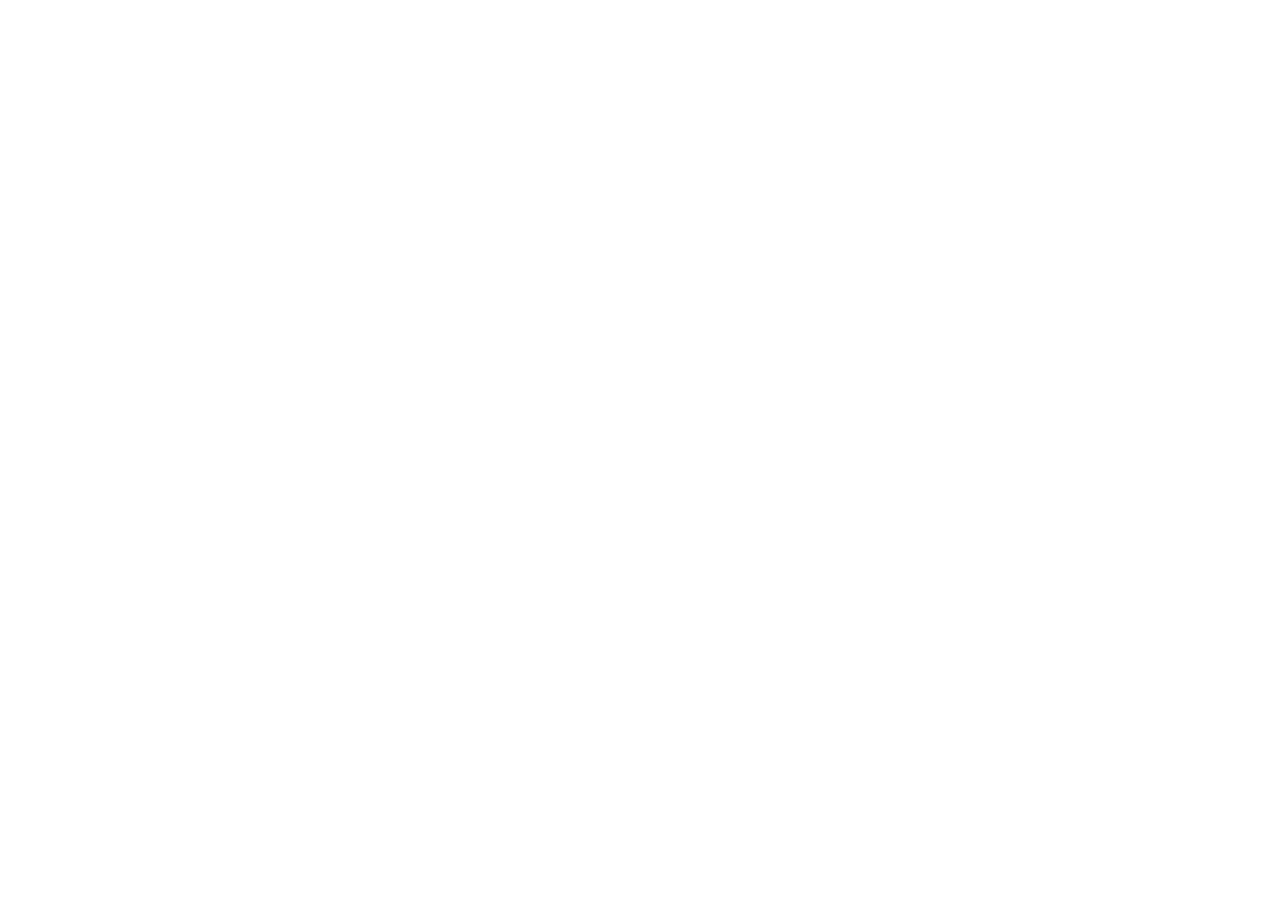
==== key.html @ f2395274 "Add files via upload" ====
<!DOCTYPE html>
<html lang="en">
<head>
  <meta charset="UTF-8">
  <meta name="viewport" content="width=device-width, initial-scale=1.0">
  <meta http-equiv="Content-Security-Policy" content="
  default-src 'self';
  script-src 'self' 'unsafe-inline';
  style-src 'self' 'unsafe-inline';
  img-src 'self' https: data:;
  connect-src 'self' https: http://localhost:* http://127.0.0.1:*;
">
  <title>Key Detail — Fox Store</title>
  <link rel="stylesheet" href="css/style.css">
  <style>
    .tabs { display:flex; gap:0; border-bottom:1px solid var(--border); margin-bottom:16px; overflow-x:auto; }
    .tab {
      padding:10px 16px; cursor:pointer; border-bottom:2px solid transparent;
      color:var(--muted); font-size:13px; white-space:nowrap; background:none; border-top:none; border-left:none; border-right:none;
    }
    .tab.active { color:var(--primary); border-bottom-color:var(--primary); font-weight:600; }
    .tab-content { display:none; }
    .tab-content.active { display:block; }
    .kv {
      display:flex; justify-content:space-between; gap:12px;
      padding:10px 0; border-bottom:1px solid var(--border); font-size:13px;
    }
    .kv:last-child { border-bottom:none; }
    .kv .k { color:var(--muted); flex-shrink:0; }
    .kv .v { text-align:right; word-break:break-all; color:var(--fg); }
    .action-grid { display:flex; flex-wrap:wrap; gap:8px; }
    .status-dot {
      width:8px; height:8px; border-radius:50%; display:inline-block; margin-right:6px;
      background:var(--muted);
    }
    .status-dot.on { background:#34d399; box-shadow:0 0 8px #34d39988; }
    .status-dot.warn { background:#fbbf24; }
    .status-dot.off { background:#f87171; }
  </style>
</head>
<body>
  <div id="app" class="layout"></div>
  <script src="js/config.js"></script>
  <script src="js/app.js"></script>
  <script>
    var keyId = new URLSearchParams(window.location.search).get("id") || (location.hash.match(/id=([^&]+)/) || [])[1];
    var keyData = null;
    var canManage = false;

    function rowHtml(label, valueHtml) {
      return '<div class="kv"><span class="k">' + esc(label) + '</span><span class="v">' + valueHtml + '</span></div>';
    }

    function normalizeDevices(d) {
      if (!d) return [];
      if (Array.isArray(d)) return d;
      if (typeof d === "string") {
        try { var p = JSON.parse(d); return Array.isArray(p) ? p : []; } catch (e) { return []; }
      }
      return [];
    }

    function statusColor(st) {
      st = String(st || "").toLowerCase();
      if (st === "active") return "#34d399";
      if (st === "paused") return "#fbbf24";
      if (st === "banned" || st === "revoked") return "#f87171";
      if (st === "expired") return "#a1a1aa";
      return "var(--fg)";
    }

    function statusDotClass(st) {
      st = String(st || "").toLowerCase();
      if (st === "active") return "on";
      if (st === "paused") return "warn";
      return "off";
    }

    function showTab(name) {
      document.querySelectorAll(".tab").forEach(function (t) { t.classList.remove("active"); });
      document.querySelectorAll(".tab-content").forEach(function (t) { t.classList.remove("active"); });
      var tabs = document.querySelectorAll(".tab");
      var map = { general: 0, customer: 1, devices: 2, security: 3, logs: 4 };
      if (tabs[map[name]]) tabs[map[name]].classList.add("active");
      var el = document.getElementById("tab-" + name);
      if (el) el.classList.add("active");
    }

    requireAuth();
    document.addEventListener("auth-ready", function () {
      canManage = isManager() || hasPerm("key_pause") || hasPerm("key_resume") || hasPerm("key_ban") || hasPerm("key_unban") || hasPerm("key_hwid_reset");
      if (!keyId) { window.location.href = "keys.html"; return; }
      mountShell("Keys");
      document.getElementById("page-content").innerHTML = '<div class="empty"><span class="spinner"></span></div>';
      loadKey();
    });

    async function loadKey() {
      var root = document.getElementById("page-content");
      try {
        var res = await api("/keys/" + encodeURIComponent(keyId));
        keyData = res.data || {};
        var k = keyData;
        k.devices = normalizeDevices(k.devices);
        var days = typeof daysUntil === "function" ? daysUntil(k.expiresAt) : null;
        var isTrial = k.keyType === "trial";
        var stColor = statusColor(k.status);
        var accessLabel = (k.access === -1 || k.access >= 9999) ? "Unlimited" : String(k.access || 0);

        var actions = "";
        var actParts = [];
        if (k.status === "paused" && hasPerm("key_resume")) {
          actParts.push('<button class="btn btn-sm" style="color:var(--success)" type="button" onclick="resumeKey()">Resume</button>');
        } else if (k.status !== "paused" && hasPerm("key_pause")) {
          actParts.push('<button class="btn btn-sm" style="color:var(--warning)" type="button" onclick="pauseKey()" ' + (k.status === "banned" ? "disabled" : "") + '>Pause</button>');
        }
        if (k.status === "banned" && hasPerm("key_unban")) {
          actParts.push('<button class="btn btn-sm" style="color:var(--success)" type="button" onclick="unbanKey()">Unban</button>');
        } else if (k.status !== "banned" && hasPerm("key_ban")) {
          actParts.push('<button class="btn btn-sm" style="color:var(--danger)" type="button" onclick="banKey()">Ban</button>');
        }
        if (hasPerm("key_hwid_reset")) {
          actParts.push('<button class="btn btn-sm" type="button" onclick="hwidReset()" ' + (k.devices.length === 0 ? "disabled" : "") + '>Reset HWID (' + esc(String(k.resetCount || 0)) + ')</button>');
        }
        if (hasPerm("key_extend") || hasPerm("key_reduce") || (typeof isManager === "function" && isManager())) {
          var canExt = hasPerm("key_extend") || (typeof isManager === "function" && isManager());
          var canRed = hasPerm("key_reduce") || (typeof isManager === "function" && isManager());
          var inp = 'style="width:64px;padding:8px 8px;background:var(--bg);border:1px solid var(--border);border-radius:8px;color:var(--fg)"';
          actParts.push(
            '<div class="validity-adjust" style="display:flex;align-items:center;gap:8px;flex-wrap:wrap;width:100%">' +
              '<span style="font-size:12px;color:var(--muted);width:100%">Adjust validity</span>' +
              '<label style="font-size:11px;color:var(--muted)">D</label>' +
              '<input type="number" id="validityDays" value="0" min="0" max="3650" ' + inp + '>' +
              '<label style="font-size:11px;color:var(--muted)">H</label>' +
              '<input type="number" id="validityHours" value="0" min="0" max="23" ' + inp + '>' +
              '<label style="font-size:11px;color:var(--muted)">M</label>' +
              '<input type="number" id="validityMinutes" value="0" min="0" max="59" ' + inp + '>' +
              (canExt ? '<button class="btn btn-sm btn-primary" type="button" onclick="adjustValidity(1)">Extend</button>' : '') +
              (canRed ? '<button class="btn btn-sm" type="button" onclick="adjustValidity(-1)" style="border-color:rgba(251,191,36,0.5);color:#fbbf24">Reduce</button>' : '') +
            '</div>'
          );
        }
        if (isManager()) {
          actParts.push('<button class="btn btn-sm btn-danger" type="button" onclick="hardDeleteKey()">Delete</button>');
        }
        if (actParts.length) {
          actions =
            '<div class="card" style="margin-bottom:16px"><div class="card-header"><h2>Actions</h2></div><div class="card-body">' +
              '<div class="action-grid">' + actParts.join("") + '</div></div></div>';
        }

        var isRulerUser = typeof isRuler === "function" && isRuler();
        var deviceList = k.devices.length === 0
          ? '<div class="empty">No devices bound yet.</div>'
          : k.devices.map(function (d) {
              var exp = d.expiresAt ? formatDate(d.expiresAt) : "—";
              var banned = d.isBanned === true || d.isBanned === "t" || d.isBanned === "true";
              var actions = "";
              if (isRulerUser) {
                actions =
                  '<div style="display:flex;flex-wrap:wrap;gap:6px">' +
                  (banned
                    ? '<button class="btn btn-sm" type="button" onclick="unbanDevice(\'' + esc(d.deviceId || "") + '\')">Unban</button>'
                    : '<button class="btn btn-sm btn-danger" type="button" onclick="banDevice(\'' + esc(d.deviceId || "") + '\')">Ban</button>') +
                  '<button class="btn btn-sm" type="button" onclick="unbindDevice(\'' + esc(d.deviceId || "") + '\')">Unbind</button>' +
                  "</div>";
              }
              return '<div class="device-card' + (banned ? " is-banned" : "") + '">' +
                '<div style="min-width:0;flex:1">' +
                  '<code class="mono">' + esc(d.deviceId || "") + "</code>" +
                  (banned ? ' <span class="badge badge-banned">banned</span>' : "") +
                  '<div style="font-size:11px;color:var(--muted);margin-top:4px">' +
                    (d.deviceName || d.brand || d.model
                      ? esc([d.brand, d.model, d.deviceName].filter(Boolean).join(" · ")) + " · "
                      : "") +
                    "First: " + esc(formatDate(d.firstSeenAt)) +
                    " · Last: " + esc(formatDate(d.lastSeenAt)) +
                    (isTrial ? ' · Exp: <span style="color:#c084fc">' + esc(exp) + "</span>" : "") +
                    (banned && d.banReason ? " · " + esc(d.banReason) : "") +
                  "</div></div>" +
                actions +
              "</div>";
            }).join("");

        root.innerHTML =
          '<div style="margin-bottom:12px"><a href="keys.html" style="font-size:13px;color:var(--muted)">← Back to keys</a></div>' +

          '<div class="detail-panel" style="margin-bottom:14px">' +
            '<div class="detail-head">' +
              '<div style="min-width:0;flex:1">' +
                '<div style="font-size:11px;color:var(--muted);margin-bottom:4px">LICENSE KEY</div>' +
                '<div class="key-code" style="font-size:18px;word-break:break-all">' + esc(k.key || "—") + '</div>' +
                '<div style="margin-top:10px;display:flex;flex-wrap:wrap;gap:8px;align-items:center">' +
                  '<span class="badge" style="color:' + stColor + ';border-color:' + stColor + '55">' +
                    '<span class="status-dot ' + statusDotClass(k.status) + '"></span>' + esc(k.status || "—") +
                  '</span>' +
                  (isTrial
                    ? '<span class="badge badge-info">Trial · ' + esc(k.trialDuration || "") + '</span>'
                    : '<span class="badge badge-info">Regular</span>') +
                  '<span style="font-size:12px;color:var(--muted)">' + esc(k.modDisplayName || k.modName || "") + '</span>' +
                '</div>' +
              '</div>' +
              '<button class="btn btn-sm btn-primary" type="button" onclick="copyKey()">Copy</button>' +
            '</div>' +
            '<div class="snap-grid" style="margin-top:4px">' +
              '<div class="snap-cell"><div class="k">Devices</div><div class="v" style="color:#38bdf8">' + esc(String(k.devices.length)) + ' / ' + esc(accessLabel) + '</div></div>' +
              '<div class="snap-cell"><div class="k">' + (isTrial ? "Trial" : "Expires") + '</div><div class="v" style="color:' + (days === 0 ? "var(--danger)" : "var(--fg)") + '">' +
                esc(isTrial ? (k.trialDuration || "on login") : (formatDate(k.expiresAt) || "—")) + '</div></div>' +
              '<div class="snap-cell"><div class="k">Seller</div><div class="v">' + esc(k.sellerName || "—") + '</div></div>' +
              '<div class="snap-cell"><div class="k">Created</div><div class="v" style="font-size:13px">' + esc(formatDate(k.createdAt)) + '</div></div>' +
            '</div>' +
          '</div>' +

          

          actions +

          '<div class="tabs">' +
            '<button type="button" class="tab active" onclick="showTab(\'general\')">General</button>' +
            '<button type="button" class="tab" onclick="showTab(\'customer\')">Customer</button>' +
            '<button type="button" class="tab" onclick="showTab(\'devices\')">Devices (' + esc(String(k.devices.length)) + ')</button>' +
            '<button type="button" class="tab" onclick="showTab(\'security\')">Security</button>' +
            '<button type="button" class="tab" onclick="showTab(\'logs\')">Logs</button>' +
          '</div>' +

          '<div id="tab-general" class="tab-content active">' +
            '<div class="card"><div class="card-body">' +
              rowHtml("Status", '<span style="color:' + stColor + ';font-weight:600">' + esc(k.status || "—") + '</span>') +
              rowHtml("Type", isTrial ? ('<span style="color:#c084fc">Trial</span> · ' + esc(k.trialDuration || "")) : '<span style="color:#60a5fa">Regular</span>') +
              rowHtml("App", esc(k.modDisplayName || k.modName || "—")) +
              rowHtml("Seller / provider", esc(k.sellerName || k.provider || "—")) +
              rowHtml("Max devices", esc(accessLabel)) +
              rowHtml("Uses", esc(String(k.usedCount != null ? k.usedCount : 0)) + (k.maxUses != null && k.maxUses !== -1 ? " / " + esc(String(k.maxUses)) : "")) +
              rowHtml("Expires", isTrial ? '<span style="color:#c084fc">Per device on first login</span>' : esc(formatDate(k.expiresAt))) +
              rowHtml("Last used", esc(formatDate(k.lastUsedAt) || "—")) +
              rowHtml("Wallet charge", k.walletCharge != null ? ('৳' + esc(String(k.walletCharge))) : "—") +
              rowHtml("Selling price", k.sellingPrice != null ? ('৳' + esc(String(k.sellingPrice))) : "—") +
              rowHtml("Key ID", '<code class="mono" style="font-size:11px;color:var(--muted)">' + esc(k.id || "") + '</code>') +
            '</div></div>' +
          '</div>' +

          '<div id="tab-customer" class="tab-content">' +
            '<div class="card"><div class="card-body">' +
              rowHtml("Name", esc(k.customerName || "—")) +
              rowHtml("Note", esc(k.customerNote || "—")) +
              rowHtml("Seller", esc(k.sellerName || "—")) +
            '</div></div>' +
          '</div>' +

          '<div id="tab-devices" class="tab-content">' +
            '<div class="card"><div class="card-header"><h2>Bound devices</h2></div><div class="card-body">' + deviceList + '</div></div>' +
          '</div>' +

          '<div id="tab-security" class="tab-content">' +
            '<div class="card"><div class="card-body">' +
              rowHtml("HWID resets", esc(String(k.resetCount || 0))) +
              rowHtml("Pause reason", esc(k.pauseReason || "—")) +
              rowHtml("Paused at", esc(formatDate(k.pausedAt) || "—")) +
              rowHtml("Ban reason", esc(k.banReason || "—")) +
              rowHtml("Banned at", esc(formatDate(k.bannedAt) || "—")) +
              rowHtml("Activated at", esc(formatDate(k.activatedAt) || "—")) +
            '</div></div>' +
          '</div>' +

          '<div id="tab-logs" class="tab-content">' +
            '<div class="card"><div class="card-header"><h2>Key activity</h2></div>' +
            '<div class="card-body"><div class="log-list" id="keyLogs"><div class="empty"><span class="spinner"></span></div></div></div></div>' +
          '</div>';

        loadKeyLogs();
      } catch (e) {
        root.innerHTML = '<div class="alert alert-error">' + esc(e.message || String(e)) + '</div>';
      }
    }

    async function loadKeyLogs() {
      var el = document.getElementById("keyLogs");
      try {
        var res = await api("/keys/" + encodeURIComponent(keyId) + "/logs");
        var logs = res.data || [];
        if (!logs.length) {
          el.innerHTML = '<div class="empty">No logs yet.</div>';
          return;
        }
        el.innerHTML = logs.map(function (l) {
          var action = (l.action || l.type || "log").toString();
          var when = formatDate(l.createdAt || l.timestamp || l.time) || "—";
          var who = l.performedByName || l.performedBy || l.admin || l.actor || "";
          var details = l.details;
          if (typeof details === "string") {
            try { details = JSON.parse(details); } catch (e) { /* keep string */ }
          }
          var rows = "";
          if (details && typeof details === "object" && !Array.isArray(details)) {
            rows = Object.keys(details).map(function (k) {
              var v = details[k];
              if (v == null) v = "—";
              else if (typeof v === "object") {
                try { v = JSON.stringify(v); } catch (e) { v = String(v); }
              }
              return '<div class="log-kv"><span class="log-k">' + esc(k) + '</span><span class="log-v">' + esc(String(v)) + '</span></div>';
            }).join("");
          } else if (details != null && details !== "") {
            rows = '<div class="log-kv"><span class="log-v">' + esc(String(details)) + '</span></div>';
          }
          var color = "#94a3b8";
          var a = action.toLowerCase();
          if (/creat|generat|extend|activ|resume|unban|success/.test(a)) color = "#34d399";
          else if (/pause|reduc|warn/.test(a)) color = "#fbbf24";
          else if (/ban|delete|fail|error|revok/.test(a)) color = "#f87171";
          else if (/login|bind|device/.test(a)) color = "#60a5fa";
          return (
            '<div class="log-card" style="border-left:3px solid ' + color + '">' +
              '<div class="log-card-top">' +
                '<span class="log-action" style="color:' + color + '">' + esc(action) + '</span>' +
                '<span class="log-time">' + esc(when) + '</span>' +
              '</div>' +
              (who ? '<div class="log-who">by ' + esc(String(who)) + '</div>' : '') +
              (rows ? '<div class="log-body">' + rows + '</div>' : '') +
            '</div>'
          );
        }).join("");
      } catch (e) {
        if (el) el.innerHTML = '<div class="empty">' + esc(e.message || String(e)) + '</div>';
      }
    }

    function copyKey() {
      if (keyData && keyData.key) copyToClipboard(keyData.key);
    }
    async function adjustValidity(sign) {
      var days = parseInt((document.getElementById("validityDays") || {}).value || "0", 10) || 0;
      var hours = parseInt((document.getElementById("validityHours") || {}).value || "0", 10) || 0;
      var minutes = parseInt((document.getElementById("validityMinutes") || {}).value || "0", 10) || 0;
      if (days < 0 || hours < 0 || minutes < 0) { showToast("Values cannot be negative", "error"); return; }
      if (days + hours + minutes <= 0) { showToast("Enter days, hours, or minutes", "error"); return; }
      var isReduce = sign < 0;
      var label = [];
      if (days) label.push(days + "d");
      if (hours) label.push(hours + "h");
      if (minutes) label.push(minutes + "m");
      var labelStr = label.join(" ");
      if (isReduce && !confirm("Reduce validity by " + labelStr + "?")) return;

      var isTrialKey = !!(keyData && (keyData.keyType === "trial" || !keyData.expiresAt));
      var body = {
        days: days,
        hours: hours,
        minutes: minutes,
        op: isReduce ? "reduce" : "extend",
        keyType: isTrialKey ? "trial" : "regular"
      };
      if (!isTrialKey && keyData && keyData.expiresAt) {
        var base = new Date(keyData.expiresAt).getTime();
        var delta = (days * 86400000 + hours * 3600000 + minutes * 60000) * (isReduce ? -1 : 1);
        body.expiresAt = new Date(base + delta).toISOString();
      }

      async function postAdjust(apiBase) {
        var path = "/api/admin/keys/" + keyId + (isReduce ? "/reduce" : "/extend");
        var headers = { "Content-Type": "application/json" };
        var token = getToken();
        if (token) headers.Authorization = "Bearer " + token;
        var res = await fetch((apiBase || getApiBase()).replace(/\/$/, "") + path, {
          method: "POST",
          headers: headers,
          body: JSON.stringify(body),
          cache: "no-store"
        });
        var data = {};
        try { data = await res.json(); } catch (e) {}
        if (!res.ok || data.ok === false) {
          throw new Error(data.error || ("HTTP " + res.status));
        }
        return data;
      }

      try {
        var res = await postAdjust(getApiBase());
        var extra = (res && res.keyType === "trial") ? (" · " + (res.devicesUpdated || 0) + " device(s)") : "";
        showToast((isReduce ? "Reduced −" : "Extended +") + labelStr + extra, "success");
        loadKey();
      } catch (e) {
        var msg = (e && e.message) || "Failed";
        // Workers may be stale — retry Render backup for trial adjust
        var backup = (window.DFOX_BACKUP_API || "https://fox-store-api.onrender.com").replace(/\/$/, "");
        var primary = getApiBase().replace(/\/$/, "");
        if (backup && backup !== primary && /not found/i.test(msg)) {
          try {
            var res2 = await postAdjust(backup);
            var extra2 = (res2 && res2.keyType === "trial") ? (" · " + (res2.devicesUpdated || 0) + " device(s)") : "";
            showToast((isReduce ? "Reduced −" : "Extended +") + labelStr + extra2 + " (backup API)", "success");
            loadKey();
            return;
          } catch (e2) {
            showToast(e2.message || msg, "error");
            return;
          }
        }
        showToast(msg, "error");
      }
    }

    async function pauseKey() {
      var reason = prompt("Pause reason?"); if (reason === null) return;
      try {
        await api("/keys/" + keyId + "/pause", { method: "POST", body: { reason: reason || "Paused" } });
        showToast("Paused"); loadKey();
      } catch (e) { showToast(e.message, "error"); }
    }
    async function resumeKey() {
      try { await api("/keys/" + keyId + "/resume", { method: "POST" }); showToast("Resumed"); loadKey(); }
      catch (e) { showToast(e.message, "error"); }
    }
    async function banKey() {
      var reason = prompt("Ban reason?"); if (reason === null) return;
      try {
        await api("/keys/" + keyId + "/ban", { method: "POST", body: { reason: reason || "Banned" } });
        showToast("Banned"); loadKey();
      } catch (e) { showToast(e.message, "error"); }
    }
    async function unbanKey() {
      try { await api("/keys/" + keyId + "/unban", { method: "POST" }); showToast("Unbanned"); loadKey(); }
      catch (e) { showToast(e.message, "error"); }
    }
    async function hwidReset() {
      if (!confirm("Reset all device bindings?")) return;
      try { await api("/keys/" + keyId + "/hwid-reset", { method: "POST" }); showToast("HWID reset"); loadKey(); }
      catch (e) { showToast(e.message, "error"); }
    }
    async function hardDeleteKey() {
      if (!confirm("Permanently delete this key? This cannot be undone.")) return;
      try {
        await api("/keys/" + keyId + "/soft-delete", { method: "POST" });
        showToast("Key permanently deleted");
        setTimeout(function () { window.location.href = "keys.html"; }, 600);
      } catch (e) { showToast(e.message, "error"); }
    }
    async function unbindDevice(deviceId) {
      if (!confirm("Unbind this device?")) return;
      try {
        await api("/keys/" + keyId + "/unbind", { method: "POST", body: { deviceId: deviceId } });
        showToast("Unbound"); loadKey();
      } catch (e) { showToast(e.message, "error"); }
    }
    async function banDevice(deviceId) {
      if (typeof isRuler === "function" && !isRuler()) { showToast("Ruler only", "error"); return; }
      var reason = prompt("Ban reason for this device?");
      if (reason === null) return;
      try {
        await api("/keys/" + keyId + "/ban-device", { method: "POST", body: { deviceId: deviceId, reason: reason || "Banned" } });
        showToast("Device banned");
        loadKey();
      } catch (e) { showToast(e.message, "error"); }
    }
    async function unbanDevice(deviceId) {
      if (typeof isRuler === "function" && !isRuler()) { showToast("Ruler only", "error"); return; }
      try {
        await api("/keys/" + keyId + "/unban-device", { method: "POST", body: { deviceId: deviceId } });
        showToast("Device unbanned");
        loadKey();
      } catch (e) { showToast(e.message, "error"); }
    }
  </script>
</body>
</html>
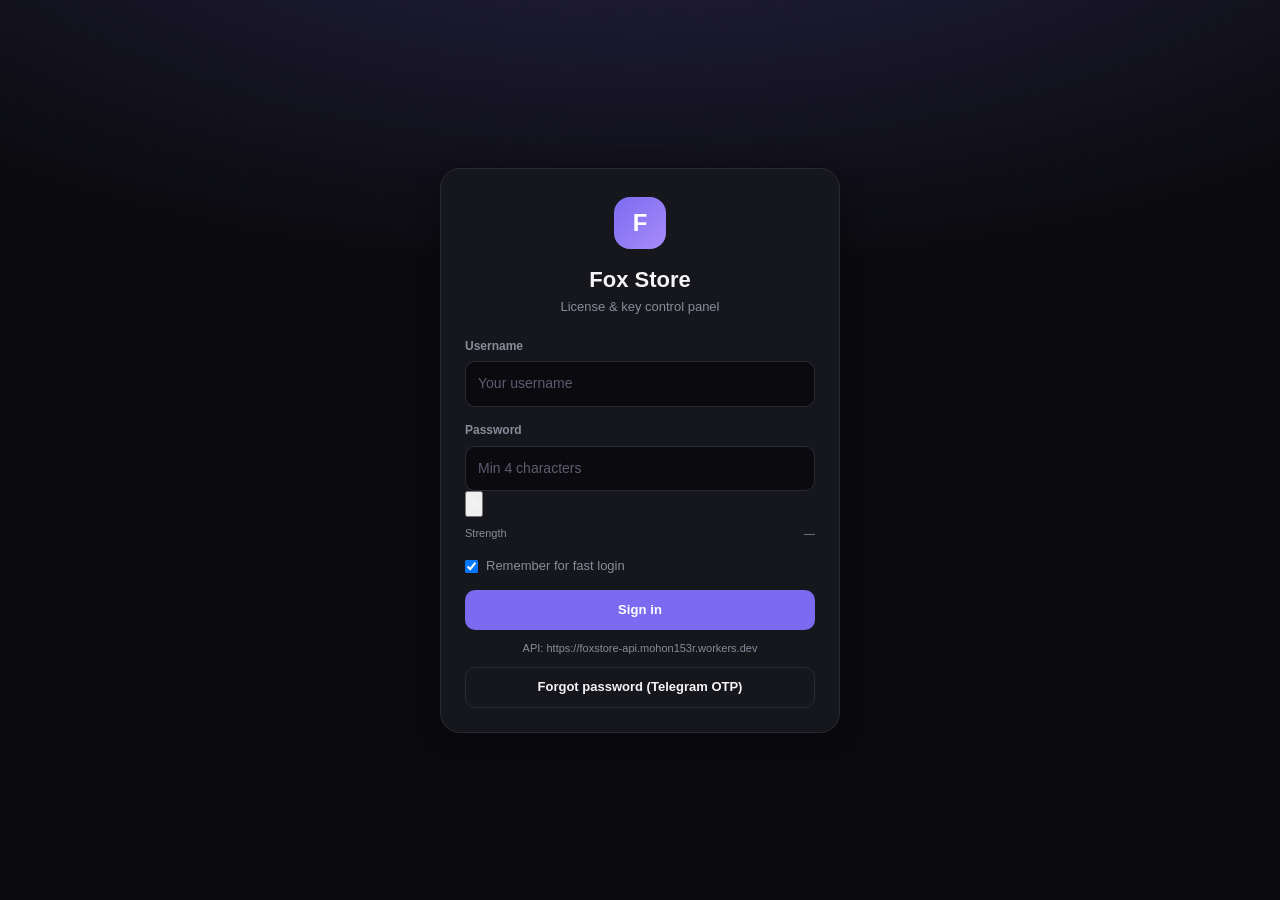
==== commit aa581d02: "Update key.html" ====
--- a/key.html
+++ b/key.html
@@ -1,4 +1,4 @@
-<!DOCTYPE html>
+<<!DOCTYPE html>
 <html lang="en">
 <head>
   <meta charset="UTF-8">
@@ -13,29 +13,149 @@
   <title>Key Detail — Fox Store</title>
   <link rel="stylesheet" href="css/style.css">
   <style>
-    .tabs { display:flex; gap:0; border-bottom:1px solid var(--border); margin-bottom:16px; overflow-x:auto; }
+    .tabs { 
+      display: flex; 
+      gap: 0; 
+      border-bottom: 1px solid var(--border); 
+      margin-bottom: 16px; 
+      overflow-x: auto; 
+    }
     .tab {
-      padding:10px 16px; cursor:pointer; border-bottom:2px solid transparent;
-      color:var(--muted); font-size:13px; white-space:nowrap; background:none; border-top:none; border-left:none; border-right:none;
-    }
-    .tab.active { color:var(--primary); border-bottom-color:var(--primary); font-weight:600; }
-    .tab-content { display:none; }
-    .tab-content.active { display:block; }
+      padding: 10px 16px; 
+      cursor: pointer; 
+      border-bottom: 2px solid transparent;
+      color: var(--muted); 
+      font-size: 13px; 
+      white-space: nowrap; 
+      background: none; 
+      border-top: none; 
+      border-left: none; 
+      border-right: none;
+    }
+    .tab.active { 
+      color: var(--primary); 
+      border-bottom-color: var(--primary); 
+      font-weight: 600; 
+    }
+    .tab-content { display: none; }
+    .tab-content.active { display: block; }
+    
+    .detail-panel {
+      background: var(--card);
+      border: 1px solid var(--border);
+      border-radius: 14px;
+      padding: 16px;
+      margin-bottom: 14px;
+    }
+    .detail-head {
+      display: flex;
+      align-items: flex-start;
+      gap: 12px;
+    }
+    .key-code-display {
+      font-size: 20px;
+      font-weight: 700;
+      word-break: break-all;
+      color: var(--primary);
+      font-family: monospace;
+    }
+    .snap-grid {
+      display: grid;
+      grid-template-columns: repeat(auto-fit, minmax(150px, 1fr));
+      gap: 8px;
+      margin-top: 12px;
+    }
+    .snap-cell {
+      background: var(--bg);
+      border: 1px solid var(--border);
+      border-radius: 10px;
+      padding: 10px;
+    }
+    .snap-cell .k { 
+      font-size: 10px; 
+      color: var(--muted); 
+      text-transform: uppercase;
+      margin-bottom: 4px;
+    }
+    .snap-cell .v { 
+      font-size: 16px; 
+      font-weight: 700; 
+    }
+    
     .kv {
-      display:flex; justify-content:space-between; gap:12px;
-      padding:10px 0; border-bottom:1px solid var(--border); font-size:13px;
-    }
-    .kv:last-child { border-bottom:none; }
-    .kv .k { color:var(--muted); flex-shrink:0; }
-    .kv .v { text-align:right; word-break:break-all; color:var(--fg); }
-    .action-grid { display:flex; flex-wrap:wrap; gap:8px; }
+      display: flex; 
+      justify-content: space-between; 
+      gap: 12px;
+      padding: 10px 0; 
+      border-bottom: 1px solid var(--border); 
+      font-size: 13px;
+    }
+    .kv:last-child { border-bottom: none; }
+    .kv .k { color: var(--muted); flex-shrink: 0; }
+    .kv .v { text-align: right; word-break: break-all; color: var(--fg); }
+    
+    .action-grid { 
+      display: flex; 
+      flex-wrap: wrap; 
+      gap: 8px; 
+      margin-bottom: 16px;
+    }
+    
     .status-dot {
-      width:8px; height:8px; border-radius:50%; display:inline-block; margin-right:6px;
-      background:var(--muted);
-    }
-    .status-dot.on { background:#34d399; box-shadow:0 0 8px #34d39988; }
-    .status-dot.warn { background:#fbbf24; }
-    .status-dot.off { background:#f87171; }
+      width: 8px; 
+      height: 8px; 
+      border-radius: 50%; 
+      display: inline-block; 
+      margin-right: 6px;
+      background: var(--muted);
+    }
+    .status-dot.on { background: #34d399; box-shadow: 0 0 8px #34d39988; }
+    .status-dot.warn { background: #fbbf24; }
+    .status-dot.off { background: #f87171; }
+    
+    .device-card {
+      display: flex;
+      align-items: center;
+      gap: 10px;
+      padding: 10px;
+      border: 1px solid var(--border);
+      border-radius: 8px;
+      margin-bottom: 8px;
+    }
+    .device-card.is-banned {
+      border-color: rgba(239, 68, 68, 0.5);
+      background: rgba(239, 68, 68, 0.05);
+    }
+    .log-card {
+      border: 1px solid var(--border);
+      border-radius: 8px;
+      padding: 10px;
+      margin-bottom: 8px;
+    }
+    .log-card-top {
+      display: flex;
+      justify-content: space-between;
+      align-items: center;
+      margin-bottom: 4px;
+    }
+    .log-action {
+      font-weight: 600;
+      font-size: 12px;
+      text-transform: uppercase;
+    }
+    .log-time {
+      font-size: 11px;
+      color: var(--muted);
+    }
+    .log-who {
+      font-size: 11px;
+      color: var(--muted);
+      margin-bottom: 4px;
+    }
+    .log-body {
+      font-size: 12px;
+      color: var(--fg);
+    }
   </style>
 </head>
 <body>
@@ -43,21 +163,12 @@
   <script src="js/config.js"></script>
   <script src="js/app.js"></script>
   <script>
-    var keyId = new URLSearchParams(window.location.search).get("id") || (location.hash.match(/id=([^&]+)/) || [])[1];
+    var keyId = new URLSearchParams(window.location.search).get("id");
     var keyData = null;
     var canManage = false;
 
     function rowHtml(label, valueHtml) {
       return '<div class="kv"><span class="k">' + esc(label) + '</span><span class="v">' + valueHtml + '</span></div>';
-    }
-
-    function normalizeDevices(d) {
-      if (!d) return [];
-      if (Array.isArray(d)) return d;
-      if (typeof d === "string") {
-        try { var p = JSON.parse(d); return Array.isArray(p) ? p : []; } catch (e) { return []; }
-      }
-      return [];
     }
 
     function statusColor(st) {
@@ -79,16 +190,18 @@
     function showTab(name) {
       document.querySelectorAll(".tab").forEach(function (t) { t.classList.remove("active"); });
       document.querySelectorAll(".tab-content").forEach(function (t) { t.classList.remove("active"); });
+      
+      var tabMap = { general: 0, devices: 1, security: 2, logs: 3 };
       var tabs = document.querySelectorAll(".tab");
-      var map = { general: 0, customer: 1, devices: 2, security: 3, logs: 4 };
-      if (tabs[map[name]]) tabs[map[name]].classList.add("active");
+      if (tabs[tabMap[name]]) tabs[tabMap[name]].classList.add("active");
+      
       var el = document.getElementById("tab-" + name);
       if (el) el.classList.add("active");
     }
 
     requireAuth();
     document.addEventListener("auth-ready", function () {
-      canManage = isManager() || hasPerm("key_pause") || hasPerm("key_resume") || hasPerm("key_ban") || hasPerm("key_unban") || hasPerm("key_hwid_reset");
+      canManage = isManager();
       if (!keyId) { window.location.href = "keys.html"; return; }
       mountShell("Keys");
       document.getElementById("page-content").innerHTML = '<div class="empty"><span class="spinner"></span></div>';
@@ -101,124 +214,115 @@
         var res = await api("/keys/" + encodeURIComponent(keyId));
         keyData = res.data || {};
         var k = keyData;
-        k.devices = normalizeDevices(k.devices);
-        var days = typeof daysUntil === "function" ? daysUntil(k.expiresAt) : null;
+        
+        var days = k.expiresAt ? daysUntil(k.expiresAt) : null;
         var isTrial = k.keyType === "trial";
         var stColor = statusColor(k.status);
-        var accessLabel = (k.access === -1 || k.access >= 9999) ? "Unlimited" : String(k.access || 0);
-
-        var actions = "";
+        var accessLabel = (k.access === -1 || k.access >= 9999) ? "Unlimited" : String(k.access || 1);
+
+        // Actions
         var actParts = [];
-        if (k.status === "paused" && hasPerm("key_resume")) {
-          actParts.push('<button class="btn btn-sm" style="color:var(--success)" type="button" onclick="resumeKey()">Resume</button>');
-        } else if (k.status !== "paused" && hasPerm("key_pause")) {
-          actParts.push('<button class="btn btn-sm" style="color:var(--warning)" type="button" onclick="pauseKey()" ' + (k.status === "banned" ? "disabled" : "") + '>Pause</button>');
+        
+        if (canManage) {
+          if (k.status === "paused") {
+            actParts.push('<button class="btn btn-sm" style="color:var(--success)" type="button" onclick="resumeKey()">Resume</button>');
+          } else if (k.status !== "banned") {
+            actParts.push('<button class="btn btn-sm" style="color:var(--warning)" type="button" onclick="pauseKey()">Pause</button>');
+          }
+          
+          if (k.status === "banned") {
+            actParts.push('<button class="btn btn-sm" style="color:var(--success)" type="button" onclick="unbanKey()">Unban</button>');
+          } else {
+            actParts.push('<button class="btn btn-sm" style="color:var(--danger)" type="button" onclick="banKey()">Ban</button>');
+          }
+          
+          actParts.push('<button class="btn btn-sm" type="button" onclick="hwidReset()">Reset HWID</button>');
+          actParts.push('<button class="btn btn-sm btn-danger" type="button" onclick="deleteKey()">Delete</button>');
         }
-        if (k.status === "banned" && hasPerm("key_unban")) {
-          actParts.push('<button class="btn btn-sm" style="color:var(--success)" type="button" onclick="unbanKey()">Unban</button>');
-        } else if (k.status !== "banned" && hasPerm("key_ban")) {
-          actParts.push('<button class="btn btn-sm" style="color:var(--danger)" type="button" onclick="banKey()">Ban</button>');
-        }
-        if (hasPerm("key_hwid_reset")) {
-          actParts.push('<button class="btn btn-sm" type="button" onclick="hwidReset()" ' + (k.devices.length === 0 ? "disabled" : "") + '>Reset HWID (' + esc(String(k.resetCount || 0)) + ')</button>');
-        }
-        if (hasPerm("key_extend") || hasPerm("key_reduce") || (typeof isManager === "function" && isManager())) {
-          var canExt = hasPerm("key_extend") || (typeof isManager === "function" && isManager());
-          var canRed = hasPerm("key_reduce") || (typeof isManager === "function" && isManager());
-          var inp = 'style="width:64px;padding:8px 8px;background:var(--bg);border:1px solid var(--border);border-radius:8px;color:var(--fg)"';
-          actParts.push(
-            '<div class="validity-adjust" style="display:flex;align-items:center;gap:8px;flex-wrap:wrap;width:100%">' +
-              '<span style="font-size:12px;color:var(--muted);width:100%">Adjust validity</span>' +
-              '<label style="font-size:11px;color:var(--muted)">D</label>' +
-              '<input type="number" id="validityDays" value="0" min="0" max="3650" ' + inp + '>' +
-              '<label style="font-size:11px;color:var(--muted)">H</label>' +
-              '<input type="number" id="validityHours" value="0" min="0" max="23" ' + inp + '>' +
-              '<label style="font-size:11px;color:var(--muted)">M</label>' +
-              '<input type="number" id="validityMinutes" value="0" min="0" max="59" ' + inp + '>' +
-              (canExt ? '<button class="btn btn-sm btn-primary" type="button" onclick="adjustValidity(1)">Extend</button>' : '') +
-              (canRed ? '<button class="btn btn-sm" type="button" onclick="adjustValidity(-1)" style="border-color:rgba(251,191,36,0.5);color:#fbbf24">Reduce</button>' : '') +
-            '</div>'
-          );
-        }
-        if (isManager()) {
-          actParts.push('<button class="btn btn-sm btn-danger" type="button" onclick="hardDeleteKey()">Delete</button>');
-        }
-        if (actParts.length) {
-          actions =
-            '<div class="card" style="margin-bottom:16px"><div class="card-header"><h2>Actions</h2></div><div class="card-body">' +
-              '<div class="action-grid">' + actParts.join("") + '</div></div></div>';
-        }
-
-        var isRulerUser = typeof isRuler === "function" && isRuler();
-        var deviceList = k.devices.length === 0
+
+        // Validity adjustment
+        actParts.push(
+          '<div style="display:flex;align-items:center;gap:6px;flex-wrap:wrap">' +
+            '<input type="number" id="validityDays" value="0" min="0" style="width:60px;padding:6px;border:1px solid var(--border);border-radius:6px;background:var(--bg);color:var(--fg)"> days' +
+            '<button class="btn btn-sm btn-primary" type="button" onclick="adjustValidity(1)">Extend</button>' +
+            '<button class="btn btn-sm" type="button" onclick="adjustValidity(-1)" style="border-color:rgba(251,191,36,0.5);color:#fbbf24">Reduce</button>' +
+          '</div>'
+        );
+
+        var actionsHtml = actParts.length
+          ? '<div class="action-grid">' + actParts.join("") + '</div>'
+          : '';
+
+        // Devices
+        var devices = k.devices || [];
+        var deviceList = devices.length === 0
           ? '<div class="empty">No devices bound yet.</div>'
-          : k.devices.map(function (d) {
-              var exp = d.expiresAt ? formatDate(d.expiresAt) : "—";
-              var banned = d.isBanned === true || d.isBanned === "t" || d.isBanned === "true";
-              var actions = "";
-              if (isRulerUser) {
-                actions =
-                  '<div style="display:flex;flex-wrap:wrap;gap:6px">' +
-                  (banned
-                    ? '<button class="btn btn-sm" type="button" onclick="unbanDevice(\'' + esc(d.deviceId || "") + '\')">Unban</button>'
-                    : '<button class="btn btn-sm btn-danger" type="button" onclick="banDevice(\'' + esc(d.deviceId || "") + '\')">Ban</button>') +
-                  '<button class="btn btn-sm" type="button" onclick="unbindDevice(\'' + esc(d.deviceId || "") + '\')">Unbind</button>' +
-                  "</div>";
-              }
-              return '<div class="device-card' + (banned ? " is-banned" : "") + '">' +
-                '<div style="min-width:0;flex:1">' +
-                  '<code class="mono">' + esc(d.deviceId || "") + "</code>" +
-                  (banned ? ' <span class="badge badge-banned">banned</span>' : "") +
-                  '<div style="font-size:11px;color:var(--muted);margin-top:4px">' +
-                    (d.deviceName || d.brand || d.model
-                      ? esc([d.brand, d.model, d.deviceName].filter(Boolean).join(" · ")) + " · "
-                      : "") +
-                    "First: " + esc(formatDate(d.firstSeenAt)) +
-                    " · Last: " + esc(formatDate(d.lastSeenAt)) +
-                    (isTrial ? ' · Exp: <span style="color:#c084fc">' + esc(exp) + "</span>" : "") +
-                    (banned && d.banReason ? " · " + esc(d.banReason) : "") +
-                  "</div></div>" +
-                actions +
-              "</div>";
+          : devices.map(function (d) {
+              var deviceId = typeof d === 'string' ? d : (d.deviceId || d.device_id || 'Unknown');
+              var deviceName = typeof d === 'string' ? '' : (d.deviceName || d.device_name || '');
+              var lastActive = typeof d === 'string' ? '' : (d.lastActive || d.last_active || d.lastSeenAt || '');
+              var isBanned = typeof d === 'object' && (d.isBanned || d.is_banned);
+              
+              return '<div class="device-card' + (isBanned ? " is-banned" : "") + '">' +
+                '<div style="flex:1;min-width:0">' +
+                  '<code style="font-size:12px">' + esc(deviceId) + '</code>' +
+                  (isBanned ? ' <span class="badge badge-banned">banned</span>' : '') +
+                  (deviceName ? '<div style="font-size:11px;color:var(--muted);margin-top:4px">' + esc(deviceName) + '</div>' : '') +
+                  (lastActive ? '<div style="font-size:11px;color:var(--muted)">Last: ' + esc(formatDate(lastActive)) + '</div>' : '') +
+                '</div>' +
+              '</div>';
             }).join("");
 
         root.innerHTML =
-          '<div style="margin-bottom:12px"><a href="keys.html" style="font-size:13px;color:var(--muted)">← Back to keys</a></div>' +
-
-          '<div class="detail-panel" style="margin-bottom:14px">' +
+          '<div style="margin-bottom:12px">' +
+            '<a href="keys.html" style="font-size:13px;color:var(--muted)">← Back to keys</a>' +
+          '</div>' +
+
+          '<div class="detail-panel">' +
             '<div class="detail-head">' +
-              '<div style="min-width:0;flex:1">' +
+              '<div style="flex:1;min-width:0">' +
                 '<div style="font-size:11px;color:var(--muted);margin-bottom:4px">LICENSE KEY</div>' +
-                '<div class="key-code" style="font-size:18px;word-break:break-all">' + esc(k.key || "—") + '</div>' +
+                '<div class="key-code-display">' + esc(k.key || "—") + '</div>' +
                 '<div style="margin-top:10px;display:flex;flex-wrap:wrap;gap:8px;align-items:center">' +
-                  '<span class="badge" style="color:' + stColor + ';border-color:' + stColor + '55">' +
+                  '<span class="badge" style="color:' + stColor + ';border:1px solid ' + stColor + '55;padding:4px 10px;border-radius:6px">' +
                     '<span class="status-dot ' + statusDotClass(k.status) + '"></span>' + esc(k.status || "—") +
                   '</span>' +
                   (isTrial
-                    ? '<span class="badge badge-info">Trial · ' + esc(k.trialDuration || "") + '</span>'
+                    ? '<span class="badge badge-info">Trial</span>'
                     : '<span class="badge badge-info">Regular</span>') +
-                  '<span style="font-size:12px;color:var(--muted)">' + esc(k.modDisplayName || k.modName || "") + '</span>' +
+                  '<span style="font-size:12px;color:var(--muted)">' + esc(k.modName || k.modDisplayName || "—") + '</span>' +
                 '</div>' +
               '</div>' +
               '<button class="btn btn-sm btn-primary" type="button" onclick="copyKey()">Copy</button>' +
             '</div>' +
-            '<div class="snap-grid" style="margin-top:4px">' +
-              '<div class="snap-cell"><div class="k">Devices</div><div class="v" style="color:#38bdf8">' + esc(String(k.devices.length)) + ' / ' + esc(accessLabel) + '</div></div>' +
-              '<div class="snap-cell"><div class="k">' + (isTrial ? "Trial" : "Expires") + '</div><div class="v" style="color:' + (days === 0 ? "var(--danger)" : "var(--fg)") + '">' +
-                esc(isTrial ? (k.trialDuration || "on login") : (formatDate(k.expiresAt) || "—")) + '</div></div>' +
-              '<div class="snap-cell"><div class="k">Seller</div><div class="v">' + esc(k.sellerName || "—") + '</div></div>' +
-              '<div class="snap-cell"><div class="k">Created</div><div class="v" style="font-size:13px">' + esc(formatDate(k.createdAt)) + '</div></div>' +
+            
+            '<div class="snap-grid">' +
+              '<div class="snap-cell">' +
+                '<div class="k">Devices</div>' +
+                '<div class="v" style="color:#38bdf8">' + esc(String(devices.length)) + ' / ' + esc(accessLabel) + '</div>' +
+              '</div>' +
+              '<div class="snap-cell">' +
+                '<div class="k">' + (isTrial ? "Duration" : "Expires") + '</div>' +
+                '<div class="v" style="color:' + (days !== null && days <= 0 ? "var(--danger)" : "var(--fg)") + '">' +
+                  esc(isTrial ? (k.trialDuration || k.duration || "—") : (k.expiresAt ? formatDate(k.expiresAt) : "—")) +
+                '</div>' +
+              '</div>' +
+              '<div class="snap-cell">' +
+                '<div class="k">Status</div>' +
+                '<div class="v" style="color:' + stColor + '">' + esc(k.status || "—") + '</div>' +
+              '</div>' +
+              '<div class="snap-cell">' +
+                '<div class="k">Created</div>' +
+                '<div class="v" style="font-size:13px">' + esc(k.createdAt ? formatDate(k.createdAt) : "—") + '</div>' +
+              '</div>' +
             '</div>' +
           '</div>' +
 
-          
-
-          actions +
+          actionsHtml +
 
           '<div class="tabs">' +
             '<button type="button" class="tab active" onclick="showTab(\'general\')">General</button>' +
-            '<button type="button" class="tab" onclick="showTab(\'customer\')">Customer</button>' +
-            '<button type="button" class="tab" onclick="showTab(\'devices\')">Devices (' + esc(String(k.devices.length)) + ')</button>' +
+            '<button type="button" class="tab" onclick="showTab(\'devices\')">Devices (' + esc(String(devices.length)) + ')</button>' +
             '<button type="button" class="tab" onclick="showTab(\'security\')">Security</button>' +
             '<button type="button" class="tab" onclick="showTab(\'logs\')">Logs</button>' +
           '</div>' +
@@ -226,45 +330,29 @@
           '<div id="tab-general" class="tab-content active">' +
             '<div class="card"><div class="card-body">' +
               rowHtml("Status", '<span style="color:' + stColor + ';font-weight:600">' + esc(k.status || "—") + '</span>') +
-              rowHtml("Type", isTrial ? ('<span style="color:#c084fc">Trial</span> · ' + esc(k.trialDuration || "")) : '<span style="color:#60a5fa">Regular</span>') +
-              rowHtml("App", esc(k.modDisplayName || k.modName || "—")) +
-              rowHtml("Seller / provider", esc(k.sellerName || k.provider || "—")) +
+              rowHtml("Type", isTrial ? "Trial" : "Regular") +
+              rowHtml("App", esc(k.modName || k.modDisplayName || "—")) +
               rowHtml("Max devices", esc(accessLabel)) +
-              rowHtml("Uses", esc(String(k.usedCount != null ? k.usedCount : 0)) + (k.maxUses != null && k.maxUses !== -1 ? " / " + esc(String(k.maxUses)) : "")) +
-              rowHtml("Expires", isTrial ? '<span style="color:#c084fc">Per device on first login</span>' : esc(formatDate(k.expiresAt))) +
-              rowHtml("Last used", esc(formatDate(k.lastUsedAt) || "—")) +
-              rowHtml("Wallet charge", k.walletCharge != null ? ('৳' + esc(String(k.walletCharge))) : "—") +
-              rowHtml("Selling price", k.sellingPrice != null ? ('৳' + esc(String(k.sellingPrice))) : "—") +
-              rowHtml("Key ID", '<code class="mono" style="font-size:11px;color:var(--muted)">' + esc(k.id || "") + '</code>') +
+              rowHtml("Expires", isTrial ? 'Per device on first login' : esc(k.expiresAt ? formatDate(k.expiresAt) : "—")) +
+              rowHtml("Created", esc(k.createdAt ? formatDate(k.createdAt) : "—")) +
+              rowHtml("Key ID", '<code style="font-size:11px;color:var(--muted)">' + esc(k.id || "") + '</code>') +
             '</div></div>' +
           '</div>' +
 
-          '<div id="tab-customer" class="tab-content">' +
-            '<div class="card"><div class="card-body">' +
-              rowHtml("Name", esc(k.customerName || "—")) +
-              rowHtml("Note", esc(k.customerNote || "—")) +
-              rowHtml("Seller", esc(k.sellerName || "—")) +
-            '</div></div>' +
-          '</div>' +
-
           '<div id="tab-devices" class="tab-content">' +
-            '<div class="card"><div class="card-header"><h2>Bound devices</h2></div><div class="card-body">' + deviceList + '</div></div>' +
+            '<div class="card"><div class="card-body">' + deviceList + '</div></div>' +
           '</div>' +
 
           '<div id="tab-security" class="tab-content">' +
             '<div class="card"><div class="card-body">' +
               rowHtml("HWID resets", esc(String(k.resetCount || 0))) +
               rowHtml("Pause reason", esc(k.pauseReason || "—")) +
-              rowHtml("Paused at", esc(formatDate(k.pausedAt) || "—")) +
               rowHtml("Ban reason", esc(k.banReason || "—")) +
-              rowHtml("Banned at", esc(formatDate(k.bannedAt) || "—")) +
-              rowHtml("Activated at", esc(formatDate(k.activatedAt) || "—")) +
             '</div></div>' +
           '</div>' +
 
           '<div id="tab-logs" class="tab-content">' +
-            '<div class="card"><div class="card-header"><h2>Key activity</h2></div>' +
-            '<div class="card-body"><div class="log-list" id="keyLogs"><div class="empty"><span class="spinner"></span></div></div></div></div>' +
+            '<div class="card"><div class="card-body"><div id="keyLogs"><div class="empty"><span class="spinner"></span></div></div></div></div>' +
           '</div>';
 
         loadKeyLogs();
@@ -275,50 +363,40 @@
 
     async function loadKeyLogs() {
       var el = document.getElementById("keyLogs");
+      if (!el) return;
+      
       try {
         var res = await api("/keys/" + encodeURIComponent(keyId) + "/logs");
         var logs = res.data || [];
+        
         if (!logs.length) {
           el.innerHTML = '<div class="empty">No logs yet.</div>';
           return;
         }
+        
         el.innerHTML = logs.map(function (l) {
           var action = (l.action || l.type || "log").toString();
-          var when = formatDate(l.createdAt || l.timestamp || l.time) || "—";
-          var who = l.performedByName || l.performedBy || l.admin || l.actor || "";
-          var details = l.details;
-          if (typeof details === "string") {
-            try { details = JSON.parse(details); } catch (e) { /* keep string */ }
+          var when = l.createdAt || l.timestamp || l.time || "";
+          var details = l.details || l.message || "";
+          
+          if (typeof details === "object") {
+            try { details = JSON.stringify(details); } catch (e) { details = String(details); }
           }
-          var rows = "";
-          if (details && typeof details === "object" && !Array.isArray(details)) {
-            rows = Object.keys(details).map(function (k) {
-              var v = details[k];
-              if (v == null) v = "—";
-              else if (typeof v === "object") {
-                try { v = JSON.stringify(v); } catch (e) { v = String(v); }
-              }
-              return '<div class="log-kv"><span class="log-k">' + esc(k) + '</span><span class="log-v">' + esc(String(v)) + '</span></div>';
-            }).join("");
-          } else if (details != null && details !== "") {
-            rows = '<div class="log-kv"><span class="log-v">' + esc(String(details)) + '</span></div>';
-          }
+          
           var color = "#94a3b8";
           var a = action.toLowerCase();
           if (/creat|generat|extend|activ|resume|unban|success/.test(a)) color = "#34d399";
           else if (/pause|reduc|warn/.test(a)) color = "#fbbf24";
           else if (/ban|delete|fail|error|revok/.test(a)) color = "#f87171";
           else if (/login|bind|device/.test(a)) color = "#60a5fa";
-          return (
-            '<div class="log-card" style="border-left:3px solid ' + color + '">' +
-              '<div class="log-card-top">' +
-                '<span class="log-action" style="color:' + color + '">' + esc(action) + '</span>' +
-                '<span class="log-time">' + esc(when) + '</span>' +
-              '</div>' +
-              (who ? '<div class="log-who">by ' + esc(String(who)) + '</div>' : '') +
-              (rows ? '<div class="log-body">' + rows + '</div>' : '') +
-            '</div>'
-          );
+          
+          return '<div class="log-card" style="border-left:3px solid ' + color + '">' +
+            '<div class="log-card-top">' +
+              '<span class="log-action" style="color:' + color + '">' + esc(action) + '</span>' +
+              '<span class="log-time">' + esc(when ? formatDate(when) : "—") + '</span>' +
+            '</div>' +
+            (details ? '<div class="log-body">' + esc(String(details)) + '</div>' : '') +
+          '</div>';
         }).join("");
       } catch (e) {
         if (el) el.innerHTML = '<div class="empty">' + esc(e.message || String(e)) + '</div>';
@@ -328,137 +406,83 @@
     function copyKey() {
       if (keyData && keyData.key) copyToClipboard(keyData.key);
     }
+    
     async function adjustValidity(sign) {
-      var days = parseInt((document.getElementById("validityDays") || {}).value || "0", 10) || 0;
-      var hours = parseInt((document.getElementById("validityHours") || {}).value || "0", 10) || 0;
-      var minutes = parseInt((document.getElementById("validityMinutes") || {}).value || "0", 10) || 0;
-      if (days < 0 || hours < 0 || minutes < 0) { showToast("Values cannot be negative", "error"); return; }
-      if (days + hours + minutes <= 0) { showToast("Enter days, hours, or minutes", "error"); return; }
+      var days = parseInt(document.getElementById("validityDays").value || "0", 10) || 0;
+      
+      if (days <= 0) { showToast("Enter days", "error"); return; }
+      
       var isReduce = sign < 0;
-      var label = [];
-      if (days) label.push(days + "d");
-      if (hours) label.push(hours + "h");
-      if (minutes) label.push(minutes + "m");
-      var labelStr = label.join(" ");
-      if (isReduce && !confirm("Reduce validity by " + labelStr + "?")) return;
-
-      var isTrialKey = !!(keyData && (keyData.keyType === "trial" || !keyData.expiresAt));
-      var body = {
-        days: days,
-        hours: hours,
-        minutes: minutes,
-        op: isReduce ? "reduce" : "extend",
-        keyType: isTrialKey ? "trial" : "regular"
-      };
-      if (!isTrialKey && keyData && keyData.expiresAt) {
-        var base = new Date(keyData.expiresAt).getTime();
-        var delta = (days * 86400000 + hours * 3600000 + minutes * 60000) * (isReduce ? -1 : 1);
-        body.expiresAt = new Date(base + delta).toISOString();
-      }
-
-      async function postAdjust(apiBase) {
-        var path = "/api/admin/keys/" + keyId + (isReduce ? "/reduce" : "/extend");
-        var headers = { "Content-Type": "application/json" };
-        var token = getToken();
-        if (token) headers.Authorization = "Bearer " + token;
-        var res = await fetch((apiBase || getApiBase()).replace(/\/$/, "") + path, {
-          method: "POST",
-          headers: headers,
-          body: JSON.stringify(body),
-          cache: "no-store"
+      var label = days + "d";
+      
+      if (isReduce && !confirm("Reduce validity by " + label + "?")) return;
+      
+      try {
+        var endpoint = isReduce ? "/reduce" : "/extend";
+        await api("/keys/" + keyId + endpoint, { 
+          method: "POST", 
+          body: { days: days } 
         });
-        var data = {};
-        try { data = await res.json(); } catch (e) {}
-        if (!res.ok || data.ok === false) {
-          throw new Error(data.error || ("HTTP " + res.status));
-        }
-        return data;
-      }
-
-      try {
-        var res = await postAdjust(getApiBase());
-        var extra = (res && res.keyType === "trial") ? (" · " + (res.devicesUpdated || 0) + " device(s)") : "";
-        showToast((isReduce ? "Reduced −" : "Extended +") + labelStr + extra, "success");
+        
+        showToast((isReduce ? "Reduced −" : "Extended +") + label, "success");
         loadKey();
       } catch (e) {
-        var msg = (e && e.message) || "Failed";
-        // Workers may be stale — retry Render backup for trial adjust
-        var backup = (window.DFOX_BACKUP_API || "https://fox-store-api.onrender.com").replace(/\/$/, "");
-        var primary = getApiBase().replace(/\/$/, "");
-        if (backup && backup !== primary && /not found/i.test(msg)) {
-          try {
-            var res2 = await postAdjust(backup);
-            var extra2 = (res2 && res2.keyType === "trial") ? (" · " + (res2.devicesUpdated || 0) + " device(s)") : "";
-            showToast((isReduce ? "Reduced −" : "Extended +") + labelStr + extra2 + " (backup API)", "success");
-            loadKey();
-            return;
-          } catch (e2) {
-            showToast(e2.message || msg, "error");
-            return;
-          }
-        }
-        showToast(msg, "error");
+        showToast(e.message, "error");
       }
     }
 
     async function pauseKey() {
-      var reason = prompt("Pause reason?"); if (reason === null) return;
-      try {
-        await api("/keys/" + keyId + "/pause", { method: "POST", body: { reason: reason || "Paused" } });
-        showToast("Paused"); loadKey();
+      if (!confirm("Pause this key?")) return;
+      try {
+        await api("/keys/" + keyId + "/pause", { method: "POST" });
+        showToast("Paused"); 
+        loadKey();
       } catch (e) { showToast(e.message, "error"); }
     }
+    
     async function resumeKey() {
-      try { await api("/keys/" + keyId + "/resume", { method: "POST" }); showToast("Resumed"); loadKey(); }
+      try { 
+        await api("/keys/" + keyId + "/resume", { method: "POST" }); 
+        showToast("Resumed"); 
+        loadKey(); 
+      }
       catch (e) { showToast(e.message, "error"); }
     }
+    
     async function banKey() {
-      var reason = prompt("Ban reason?"); if (reason === null) return;
-      try {
-        await api("/keys/" + keyId + "/ban", { method: "POST", body: { reason: reason || "Banned" } });
-        showToast("Banned"); loadKey();
+      if (!confirm("Ban this key?")) return;
+      try {
+        await api("/keys/" + keyId + "/ban", { method: "POST" });
+        showToast("Banned"); 
+        loadKey();
       } catch (e) { showToast(e.message, "error"); }
     }
+    
     async function unbanKey() {
-      try { await api("/keys/" + keyId + "/unban", { method: "POST" }); showToast("Unbanned"); loadKey(); }
+      try { 
+        await api("/keys/" + keyId + "/unban", { method: "POST" }); 
+        showToast("Unbanned"); 
+        loadKey(); 
+      }
       catch (e) { showToast(e.message, "error"); }
     }
+    
     async function hwidReset() {
       if (!confirm("Reset all device bindings?")) return;
-      try { await api("/keys/" + keyId + "/hwid-reset", { method: "POST" }); showToast("HWID reset"); loadKey(); }
+      try { 
+        await api("/keys/" + keyId + "/hwid-reset", { method: "POST" }); 
+        showToast("HWID reset"); 
+        loadKey(); 
+      }
       catch (e) { showToast(e.message, "error"); }
     }
-    async function hardDeleteKey() {
+    
+    async function deleteKey() {
       if (!confirm("Permanently delete this key? This cannot be undone.")) return;
       try {
-        await api("/keys/" + keyId + "/soft-delete", { method: "POST" });
-        showToast("Key permanently deleted");
+        await api("/keys/" + keyId + "/delete", { method: "DELETE" });
+        showToast("Key deleted");
         setTimeout(function () { window.location.href = "keys.html"; }, 600);
-      } catch (e) { showToast(e.message, "error"); }
-    }
-    async function unbindDevice(deviceId) {
-      if (!confirm("Unbind this device?")) return;
-      try {
-        await api("/keys/" + keyId + "/unbind", { method: "POST", body: { deviceId: deviceId } });
-        showToast("Unbound"); loadKey();
-      } catch (e) { showToast(e.message, "error"); }
-    }
-    async function banDevice(deviceId) {
-      if (typeof isRuler === "function" && !isRuler()) { showToast("Ruler only", "error"); return; }
-      var reason = prompt("Ban reason for this device?");
-      if (reason === null) return;
-      try {
-        await api("/keys/" + keyId + "/ban-device", { method: "POST", body: { deviceId: deviceId, reason: reason || "Banned" } });
-        showToast("Device banned");
-        loadKey();
-      } catch (e) { showToast(e.message, "error"); }
-    }
-    async function unbanDevice(deviceId) {
-      if (typeof isRuler === "function" && !isRuler()) { showToast("Ruler only", "error"); return; }
-      try {
-        await api("/keys/" + keyId + "/unban-device", { method: "POST", body: { deviceId: deviceId } });
-        showToast("Device unbanned");
-        loadKey();
       } catch (e) { showToast(e.message, "error"); }
     }
   </script>
--- a/css/style.css
+++ b/css/style.css
@@ -0,0 +1,768 @@
+/* ═══════════════════════════════════════════════════════════
+   Fox Store — Design System v2
+   Clean, mobile-first, accessible admin UI
+   ═══════════════════════════════════════════════════════════ */
+
+:root {
+  --bg: #0b0b0f;
+  --bg-elevated: #121218;
+  --card: #16161d;
+  --card-hover: #1c1c26;
+  --border: #2a2a35;
+  --border-hover: #3d3d4a;
+  --fg: #f4f4f5;
+  --muted: #8b8b9a;
+  --muted-2: #5c5c6e;
+  --primary: #7c6bf0;
+  --primary-hover: #6a58e8;
+  --primary-soft: rgba(124, 107, 240, 0.14);
+  --success: #22c55e;
+  --success-soft: rgba(34, 197, 94, 0.12);
+  --warning: #f59e0b;
+  --warning-soft: rgba(245, 158, 11, 0.12);
+  --danger: #ef4444;
+  --danger-soft: rgba(239, 68, 68, 0.12);
+  --info: #38bdf8;
+  --info-soft: rgba(56, 189, 248, 0.12);
+  --radius: 14px;
+  --radius-sm: 10px;
+  --radius-xs: 6px;
+  --shadow: 0 4px 24px rgba(0, 0, 0, 0.35);
+  --bottom-nav-h: 68px;
+  --top-bar-h: 64px;
+  --font: "Inter", -apple-system, BlinkMacSystemFont, "Segoe UI", Roboto, sans-serif;
+  --mono: ui-monospace, "SF Mono", Menlo, Consolas, monospace;
+}
+
+* { margin: 0; padding: 0; box-sizing: border-box; }
+html { -webkit-text-size-adjust: 100%; scroll-behavior: smooth; }
+body {
+  font-family: var(--font);
+  background: var(--bg);
+  color: var(--fg);
+  font-size: 14px;
+  line-height: 1.55;
+  -webkit-font-smoothing: antialiased;
+  min-height: 100dvh;
+}
+a { color: var(--primary); text-decoration: none; }
+a:hover { text-decoration: underline; }
+button, input, select, textarea { font: inherit; color: inherit; }
+.mono { font-family: var(--mono); font-size: 12px; }
+
+/* ── Layout ── */
+.layout { min-height: 100dvh; }
+.main {
+  padding: calc(var(--top-bar-h) + 24px) 16px calc(var(--bottom-nav-h) + 32px);
+  max-width: 1100px;
+  margin: 0 auto;
+  position: relative;
+  z-index: 1;
+  isolation: isolate;
+}
+
+/* ── Top shell ── */
+.top-bar {
+  position: fixed; top: 0; left: 0; right: 0;
+  height: var(--top-bar-h);
+  background: rgba(18, 18, 24, 0.92);
+  backdrop-filter: blur(12px);
+  -webkit-backdrop-filter: blur(12px);
+  border-bottom: 1px solid var(--border);
+  display: flex; align-items: center; justify-content: space-between;
+  padding: 0 14px; z-index: 100; gap: 10px;
+}
+.top-shell-card {
+  display: flex; align-items: center; justify-content: space-between;
+  width: 100%; gap: 12px; max-width: 1100px; margin: 0 auto;
+}
+.top-bar-title {
+  font-size: 15px; font-weight: 700; letter-spacing: -0.02em;
+  white-space: nowrap; overflow: hidden; text-overflow: ellipsis;
+}
+.top-bar-title span { color: var(--muted); font-weight: 500; font-size: 12px; margin-left: 6px; }
+
+.profile-cluster { display: flex; align-items: center; gap: 8px; flex-shrink: 0; }
+.balance-pill {
+  display: flex; flex-direction: column; align-items: flex-end;
+  padding: 6px 10px; border-radius: 12px;
+  background: var(--success-soft); border: 1px solid rgba(34, 197, 94, 0.25);
+  min-width: 72px;
+}
+.balance-pill.low { background: var(--warning-soft); border-color: rgba(245, 158, 11, 0.3); }
+.balance-pill.empty { background: var(--danger-soft); border-color: rgba(239, 68, 68, 0.3); }
+.balance-label { font-size: 9px; text-transform: uppercase; letter-spacing: 0.06em; color: var(--muted); }
+.balance-value { font-size: 13px; font-weight: 700; color: var(--success); }
+.balance-pill.low .balance-value { color: var(--warning); }
+.balance-pill.empty .balance-value { color: var(--danger); }
+
+.profile-card {
+  display: flex; align-items: center; gap: 8px;
+  padding: 4px 10px 4px 4px; border-radius: 999px;
+  background: var(--bg-elevated); border: 1px solid var(--border);
+}
+.profile-card img, .profile-avatar {
+  width: 32px; height: 32px; border-radius: 50%; object-fit: cover;
+  background: var(--primary-soft); border: 2px solid transparent;
+}
+.profile-card.role-ruler img, .profile-card.role-ruler .profile-avatar { border-color: #fbbf24; box-shadow: 0 0 0 2px rgba(251, 191, 36, 0.25); }
+.profile-card.role-superadmin img, .profile-card.role-superadmin .profile-avatar { border-color: #a78bfa; box-shadow: 0 0 0 2px rgba(167, 139, 250, 0.25); }
+.profile-card.role-reseller img, .profile-card.role-reseller .profile-avatar { border-color: var(--primary); }
+.profile-meta { line-height: 1.2; }
+.profile-name { font-size: 12px; font-weight: 600; max-width: 88px; overflow: hidden; text-overflow: ellipsis; white-space: nowrap; }
+.profile-role { font-size: 10px; color: var(--muted); text-transform: uppercase; letter-spacing: 0.04em; }
+
+/* ── Bottom nav ── */
+.bottom-nav {
+  position: fixed; bottom: 0; left: 0; right: 0;
+  height: var(--bottom-nav-h);
+  background: var(--bg);
+  border-top: 1px solid var(--border);
+  z-index: 100;
+  display: flex; justify-content: space-around;
+  padding: 0 4px; padding-bottom: env(safe-area-inset-bottom, 0);
+  box-sizing: border-box;
+}
+.bottom-nav a {
+  flex: 1; max-width: 96px;
+  display: flex; flex-direction: column; align-items: center; justify-content: center;
+  gap: 3px; color: var(--muted); font-size: 10px; font-weight: 500;
+  text-decoration: none; border-radius: 12px; margin: 6px 2px;
+  transition: color 0.15s, background 0.15s;
+}
+.bottom-nav a svg { width: 22px; height: 22px; opacity: 0.85; }
+.bottom-nav a.active {
+  color: var(--primary);
+  background: var(--primary-soft);
+}
+.bottom-nav a.active svg { opacity: 1; }
+.bottom-nav a:hover { color: var(--fg); text-decoration: none; }
+
+/* ── Page header ── */
+.page-header {
+  margin-bottom: 18px;
+  display: flex; justify-content: space-between; align-items: flex-start;
+  flex-wrap: wrap; gap: 12px;
+}
+.page-header h1 {
+  font-size: 22px; font-weight: 750; letter-spacing: -0.03em;
+  line-height: 1.2;
+}
+.page-header p { color: var(--muted); font-size: 13px; margin-top: 4px; max-width: 520px; }
+
+/* ── Cards ── */
+.card {
+  background: var(--card);
+  border: 1px solid var(--border);
+  border-radius: var(--radius);
+  overflow: hidden;
+  box-shadow: 0 1px 0 rgba(255,255,255,0.02);
+}
+.card-header {
+  padding: 14px 16px;
+  border-bottom: 1px solid var(--border);
+  display: flex; align-items: center; justify-content: space-between; gap: 10px;
+}
+.card-header h2 { font-size: 14px; font-weight: 650; }
+.card-body { padding: 16px; }
+
+.stat-grid {
+  display: grid;
+  grid-template-columns: repeat(auto-fill, minmax(140px, 1fr));
+  gap: 12px; margin-bottom: 18px;
+}
+.stat-card {
+  background: var(--card);
+  border: 1px solid var(--border);
+  border-radius: var(--radius);
+  padding: 14px;
+  transition: border-color 0.15s, transform 0.12s;
+}
+.stat-card:hover { border-color: var(--border-hover); }
+.stat-card .label { font-size: 11px; color: var(--muted); text-transform: uppercase; letter-spacing: 0.05em; }
+.stat-card .value { font-size: 22px; font-weight: 750; margin-top: 4px; letter-spacing: -0.02em; }
+
+/* ── App grid ── */
+.app-grid {
+  display: grid;
+  grid-template-columns: repeat(auto-fill, minmax(280px, 1fr));
+  gap: 14px;
+}
+.app-card {
+  position: relative;
+  border-radius: var(--radius);
+  border: 1px solid var(--border);
+  background: linear-gradient(165deg, rgba(124, 107, 240, 0.07), var(--card) 42%);
+  padding: 16px;
+  cursor: pointer;
+  transition: border-color 0.15s, transform 0.12s, box-shadow 0.15s;
+}
+.app-card:hover {
+  border-color: rgba(124, 107, 240, 0.45);
+  transform: translateY(-2px);
+  box-shadow: var(--shadow);
+}
+.app-card-actions {
+  margin-top: 12px;
+  display: flex; flex-wrap: wrap; gap: 6px;
+}
+.app-id-chip {
+  display: inline-flex; align-items: center; gap: 6px;
+  margin-top: 10px; padding: 5px 9px; border-radius: 8px;
+  background: rgba(0, 0, 0, 0.28); border: 1px solid var(--border);
+  font-family: var(--mono); font-size: 11px; color: #93c5fd;
+  max-width: 100%; word-break: break-all;
+}
+.app-id-chip button {
+  border: none; background: transparent; color: var(--muted);
+  cursor: pointer; font-size: 12px; padding: 0 2px;
+}
+
+/* ── Seller cards ── */
+.seller-grid {
+  display: grid;
+  grid-template-columns: repeat(auto-fill, minmax(260px, 1fr));
+  gap: 12px;
+}
+.seller-card {
+  border-radius: var(--radius);
+  border: 1px solid var(--border);
+  background: var(--card);
+  padding: 14px;
+  transition: border-color 0.15s;
+}
+.seller-card.selected { border-color: var(--primary); box-shadow: 0 0 0 1px var(--primary); }
+.seller-card--superadmin { border-left: 3px solid #a78bfa; }
+.seller-card--reseller { border-left: 3px solid var(--primary); }
+.seller-top { display: flex; align-items: center; gap: 10px; }
+.seller-avatar { width: 40px; height: 40px; border-radius: 12px; object-fit: cover; background: var(--bg); }
+.seller-name { font-weight: 650; display: flex; align-items: center; gap: 6px; }
+.seller-status-dot {
+  width: 8px; height: 8px; border-radius: 50%; display: inline-block;
+}
+.seller-status-dot.on { background: var(--success); box-shadow: 0 0 6px var(--success); }
+.seller-status-dot.off { background: var(--danger); }
+.seller-balance { margin-top: 10px; font-size: 13px; color: var(--muted); }
+.seller-actions { margin-top: 10px; display: flex; flex-wrap: wrap; gap: 6px; }
+.compact-actions .btn { padding: 5px 8px; font-size: 11px; }
+
+/* ── Toolbar (flat, not nested in cards) ── */
+.page-actions { display: flex; gap: 8px; flex-wrap: wrap; }
+.toolbar {
+  display: flex; flex-wrap: wrap; gap: 10px;
+  margin-bottom: 14px; padding: 12px;
+  background: var(--bg-elevated);
+  border: 1px solid var(--border);
+  border-radius: var(--radius);
+}
+.toolbar-input, .toolbar-select {
+  background: var(--bg) !important;
+  border: 1px solid var(--border) !important;
+  border-radius: var(--radius-sm) !important;
+  padding: 10px 12px !important;
+  color: var(--fg) !important;
+  font-size: 13px !important;
+  min-width: 0;
+}
+.toolbar-input.grow { flex: 1 1 140px; }
+.toolbar-select { flex: 0 1 140px; width: auto; }
+
+.bulk-bar {
+  display: flex; flex-wrap: wrap; align-items: center; gap: 8px;
+  margin-bottom: 12px; padding: 10px 12px;
+  background: var(--primary-soft);
+  border: 1px solid rgba(124, 107, 240, 0.35);
+  border-radius: var(--radius-sm);
+  font-size: 13px;
+}
+.bulk-bar[hidden] { display: none !important; }
+
+/* ── Key grid: full-width responsive cards (no horizontal scroll) ── */
+.key-grid {
+  display: grid;
+  grid-template-columns: 1fr;
+  gap: 10px;
+}
+@media (min-width: 640px) {
+  .key-grid { grid-template-columns: repeat(2, 1fr); }
+}
+@media (min-width: 980px) {
+  .key-grid { grid-template-columns: repeat(3, 1fr); }
+}
+
+.key-card {
+  width: 100%;
+  min-width: 0;
+  box-sizing: border-box;
+  border-radius: var(--radius);
+  border: 1px solid var(--border);
+  background: var(--card);
+  padding: 14px;
+  display: flex;
+  flex-direction: column;
+  gap: 10px;
+  transition: border-color 0.15s, box-shadow 0.15s;
+}
+.key-card:hover { border-color: var(--border-hover); }
+.key-card.is-selected {
+  border-color: var(--primary);
+  box-shadow: 0 0 0 1px var(--primary);
+}
+.key-card--active { border-left: 3px solid var(--success); }
+.key-card--paused { border-left: 3px solid var(--warning); }
+.key-card--banned,
+.key-card--revoked { border-left: 3px solid var(--danger); }
+.key-card--expired { border-left: 3px solid var(--muted-2); opacity: 0.85; }
+
+.key-card-top {
+  display: flex; align-items: center; gap: 8px; flex-wrap: wrap; min-width: 0;
+}
+.key-check { display: flex; align-items: center; flex-shrink: 0; }
+.key-code {
+  font-family: var(--mono);
+  font-size: 13px; font-weight: 650;
+  color: var(--fg);
+  text-decoration: none;
+  overflow: hidden; text-overflow: ellipsis; white-space: nowrap;
+  flex: 1 1 80px; min-width: 0;
+}
+.key-code:hover { color: var(--primary); text-decoration: none; }
+
+.key-card-meta {
+  display: flex; flex-wrap: wrap; gap: 6px 10px;
+  font-size: 12px; color: var(--muted);
+}
+.meta-item {
+  display: inline-flex; align-items: center;
+  padding: 3px 8px;
+  border-radius: 6px;
+  background: var(--bg);
+  border: 1px solid var(--border);
+}
+.meta-item.muted { opacity: 0.85; }
+.meta-item.is-dead { color: #f87171; border-color: rgba(239,68,68,0.3); }
+
+.key-card-actions {
+  display: flex; flex-wrap: wrap; gap: 6px;
+  margin-top: auto;
+  padding-top: 4px;
+  border-top: 1px solid var(--border);
+}
+
+.pagination {
+  display: flex; align-items: center; justify-content: space-between;
+  gap: 10px; margin-top: 16px; flex-wrap: wrap;
+  color: var(--muted); font-size: 13px;
+}
+.page-btns { display: flex; gap: 8px; }
+
+/* ── Forms ── */
+.form-group { margin-bottom: 14px; }
+.form-group label {
+  display: block; font-size: 12px; font-weight: 600;
+  color: var(--muted); margin-bottom: 6px;
+}
+.form-row {
+  display: grid; grid-template-columns: 1fr 1fr; gap: 12px;
+}
+@media (max-width: 560px) {
+  .form-row { grid-template-columns: 1fr; }
+}
+input[type="text"], input[type="password"], input[type="number"],
+input[type="url"], input[type="email"], select, textarea {
+  width: 100%;
+  background: var(--bg);
+  border: 1px solid var(--border);
+  border-radius: var(--radius-sm);
+  padding: 11px 12px;
+  color: var(--fg);
+  outline: none;
+  transition: border-color 0.15s, box-shadow 0.15s;
+}
+input:focus, select:focus, textarea:focus {
+  border-color: var(--primary);
+  box-shadow: 0 0 0 3px var(--primary-soft);
+}
+input::placeholder, textarea::placeholder { color: var(--muted-2); }
+.password-wrap { position: relative; }
+.password-wrap input { padding-right: 42px; }
+.pw-toggle {
+  position: absolute; right: 8px; top: 50%; transform: translateY(-50%);
+  background: transparent; border: none; color: var(--muted);
+  cursor: pointer; padding: 6px; font-size: 14px;
+}
+.pw-strength { margin-top: 8px; }
+.pw-strength-bar {
+  height: 4px; border-radius: 4px; background: var(--border); overflow: hidden;
+}
+.pw-strength-bar > span {
+  display: block; height: 100%; width: 0; border-radius: 4px;
+  transition: width 0.2s, background 0.2s;
+}
+.pw-strength-label {
+  display: flex; justify-content: space-between; font-size: 11px;
+  color: var(--muted); margin-top: 4px;
+}
+
+/* ── Buttons ── */
+.btn {
+  display: inline-flex; align-items: center; justify-content: center; gap: 6px;
+  padding: 9px 14px;
+  border-radius: var(--radius-sm);
+  border: 1px solid var(--border);
+  background: var(--card);
+  color: var(--fg);
+  font-size: 13px; font-weight: 550;
+  cursor: pointer;
+  transition: background 0.12s, border-color 0.12s, transform 0.1s;
+  white-space: nowrap;
+}
+.btn:hover { background: var(--card-hover); border-color: var(--border-hover); text-decoration: none; }
+.btn:active { transform: scale(0.98); }
+.btn:disabled { opacity: 0.5; cursor: not-allowed; transform: none; }
+.btn-primary {
+  background: var(--primary); border-color: transparent; color: #fff;
+}
+.btn-primary:hover { background: var(--primary-hover); border-color: transparent; color: #fff; }
+.btn-danger {
+  background: var(--danger-soft); border-color: rgba(239, 68, 68, 0.35); color: #fca5a5;
+}
+.btn-danger:hover { background: rgba(239, 68, 68, 0.22); }
+.btn-sm { padding: 5px 9px; font-size: 11px; border-radius: var(--radius-xs); }
+.btn-block { width: 100%; }
+
+/* ── Badges ── */
+.badge {
+  display: inline-flex; align-items: center;
+  padding: 2px 8px; border-radius: 999px;
+  font-size: 10px; font-weight: 650; text-transform: uppercase; letter-spacing: 0.03em;
+}
+.badge-active { background: var(--success-soft); color: #4ade80; }
+.badge-deleted, .badge-revoked, .badge-banned { background: var(--danger-soft); color: #f87171; }
+.badge-paused, .badge-warning { background: var(--warning-soft); color: #fbbf24; }
+.badge-info { background: var(--info-soft); color: #7dd3fc; }
+
+/* ── Tables ── */
+.table { width: 100%; border-collapse: collapse; font-size: 13px; }
+.table th {
+  text-align: left; padding: 10px 12px;
+  font-size: 11px; text-transform: uppercase; letter-spacing: 0.05em;
+  color: var(--muted); border-bottom: 1px solid var(--border); font-weight: 600;
+}
+.table td {
+  padding: 11px 12px; border-bottom: 1px solid var(--border); vertical-align: middle;
+}
+.table tr:last-child td { border-bottom: none; }
+.table tr:hover td { background: rgba(255,255,255,0.015); }
+
+/* ── Alerts & empty ── */
+.alert {
+  padding: 12px 14px; border-radius: var(--radius-sm);
+  margin-bottom: 14px; font-size: 13px;
+}
+.alert-error { background: var(--danger-soft); border: 1px solid rgba(239,68,68,0.3); color: #fca5a5; }
+.alert-success { background: var(--success-soft); border: 1px solid rgba(34,197,94,0.3); color: #86efac; }
+.alert-info { background: var(--info-soft); border: 1px solid rgba(56,189,248,0.3); color: #7dd3fc; }
+.empty {
+  text-align: center; padding: 40px 20px; color: var(--muted); font-size: 14px;
+}
+
+/* ── Spinner & toast ── */
+.spinner {
+  display: inline-block; width: 16px; height: 16px;
+  border: 2px solid var(--border); border-top-color: var(--primary);
+  border-radius: 50%; animation: spin 0.7s linear infinite;
+  vertical-align: middle;
+}
+@keyframes spin { to { transform: rotate(360deg); } }
+
+.toast-wrap {
+  position: fixed; top: calc(var(--top-bar-h) + 10px); right: 12px;
+  z-index: 200; display: flex; flex-direction: column; gap: 8px;
+  max-width: min(360px, calc(100vw - 24px));
+}
+.toast {
+  padding: 12px 14px; border-radius: var(--radius-sm);
+  background: var(--card); border: 1px solid var(--border);
+  box-shadow: var(--shadow); font-size: 13px;
+  animation: toast-in 0.2s ease;
+}
+.toast.error { border-color: rgba(239,68,68,0.4); background: #1a1012; }
+.toast.success { border-color: rgba(34,197,94,0.45); background: #0f1a14; color: #bbf7d0; }
+.toast.error { border-color: rgba(239,68,68,0.5); background: #1a1012; color: #fecaca; }
+.toast.warning { border-color: rgba(251,191,36,0.45); background: #1a160c; color: #fde68a; }
+.toast.info { border-color: rgba(56,189,248,0.4); background: #0c1520; color: #bae6fd; }
+@keyframes toast-in {
+  from { opacity: 0; transform: translateY(-8px); }
+  to { opacity: 1; transform: none; }
+}
+
+/* ── Login ── */
+.login-page {
+  min-height: 100dvh; display: flex; align-items: center; justify-content: center;
+  padding: 24px 16px;
+  background:
+    radial-gradient(ellipse 80% 50% at 50% -20%, rgba(124, 107, 240, 0.25), transparent),
+    var(--bg);
+}
+.login-card {
+  width: 100%; max-width: 400px;
+  background: var(--card); border: 1px solid var(--border);
+  border-radius: 20px; padding: 28px 24px 24px;
+  box-shadow: var(--shadow);
+}
+.login-card .logo {
+  width: 52px; height: 52px; border-radius: 16px;
+  background: linear-gradient(135deg, var(--primary), #a78bfa);
+  display: flex; align-items: center; justify-content: center;
+  font-size: 24px; font-weight: 800; color: #fff; margin: 0 auto 14px;
+}
+.login-card h1 { text-align: center; font-size: 22px; font-weight: 750; }
+.login-card > p { text-align: center; color: var(--muted); font-size: 13px; margin-bottom: 20px; }
+
+/* ── Logs ── */
+.log-card {
+  display: flex; gap: 12px; align-items: flex-start;
+  padding: 12px 14px; border-radius: var(--radius-sm);
+  border: 1px solid var(--border); background: var(--card);
+  border-left: 3px solid var(--log-accent, var(--primary));
+  margin-bottom: 8px;
+}
+.log-icon {
+  width: 28px; height: 28px; border-radius: 8px;
+  background: var(--bg); display: flex; align-items: center; justify-content: center;
+  font-size: 13px; flex-shrink: 0;
+}
+.chip {
+  display: inline-flex; gap: 4px; align-items: center;
+  padding: 2px 7px; border-radius: 6px; font-size: 11px;
+  background: var(--bg); border: 1px solid var(--border); color: var(--muted);
+}
+.chip strong { color: var(--fg); font-weight: 600; }
+.log-detail { display: block; margin-top: 4px; font-size: 12px; color: var(--muted); word-break: break-word; }
+
+/* ── Quick links (dashboard) ── */
+.quick-links {
+  display: grid; grid-template-columns: repeat(auto-fill, minmax(140px, 1fr));
+  gap: 10px; margin-bottom: 18px;
+}
+.quick-links a {
+  display: flex; align-items: center; gap: 10px;
+  padding: 12px 14px; border-radius: var(--radius);
+  background: var(--card); border: 1px solid var(--border);
+  color: var(--fg); text-decoration: none; font-weight: 550; font-size: 13px;
+  transition: border-color 0.15s, background 0.15s;
+}
+.quick-links a:hover { border-color: var(--primary); background: var(--card-hover); text-decoration: none; }
+.quick-links .ico {
+  width: 32px; height: 32px; border-radius: 10px;
+  display: flex; align-items: center; justify-content: center; font-size: 15px;
+}
+
+/* ── Misc ── */
+.checkbox { width: auto !important; accent-color: var(--primary); }
+.role-badge {
+  background: var(--primary); color: #fff;
+  padding: 2px 8px; border-radius: 12px; font-size: 10px;
+  text-transform: uppercase; font-weight: 650;
+}
+hr.sep { border: none; border-top: 1px solid var(--border); margin: 16px 0; }
+
+@media (min-width: 900px) {
+  .main { padding-left: 24px; padding-right: 24px; }
+}
+
+/* ── Shell header (app.js) ── */
+.shell-header {
+  position: fixed; top: 0; left: 0; right: 0; z-index: 100;
+  padding: 10px 14px;
+  min-height: var(--top-bar-h);
+  background: var(--bg);
+  backdrop-filter: blur(14px);
+  -webkit-backdrop-filter: blur(14px);
+  border-bottom: 1px solid var(--border);
+  box-sizing: border-box;
+}
+.header-card {
+  max-width: 1100px; margin: 0 auto;
+  display: flex; align-items: center; justify-content: space-between; gap: 12px;
+}
+.header-left, .header-right { display: flex; align-items: center; gap: 8px; }
+.brand {
+  display: flex; align-items: center; gap: 10px;
+  color: var(--fg); text-decoration: none; font-weight: 750; font-size: 15px;
+}
+.brand:hover { text-decoration: none; color: var(--fg); }
+.brand-mark {
+  width: 34px; height: 34px; border-radius: 10px;
+  background: linear-gradient(135deg, var(--primary), #a78bfa);
+  display: flex; align-items: center; justify-content: center;
+  font-weight: 800; color: #fff; font-size: 15px;
+}
+.brand-logo {
+  width: 34px; height: 34px; border-radius: 10px; object-fit: cover;
+  background: var(--card); border: 1px solid var(--border);
+}
+.brand-text { letter-spacing: -0.02em; }
+
+.balance-card {
+  display: flex; flex-direction: column; align-items: flex-end;
+  padding: 6px 12px; border-radius: 12px;
+  background: var(--success-soft);
+  border: 1px solid rgba(34, 197, 94, 0.28);
+  min-width: 76px;
+}
+.balance-card .balance-label {
+  font-size: 9px; text-transform: uppercase; letter-spacing: 0.06em; color: var(--muted);
+}
+.balance-card .balance-value {
+  font-size: 14px; font-weight: 750; color: var(--success); line-height: 1.2;
+}
+.balance-card.balance-chip--empty {
+  background: var(--danger-soft); border-color: rgba(239, 68, 68, 0.3);
+}
+.balance-card.balance-chip--empty .balance-value { color: var(--danger); }
+.balance-card.balance-chip--low {
+  background: var(--warning-soft); border-color: rgba(245, 158, 11, 0.3);
+}
+.balance-card.balance-chip--low .balance-value { color: var(--warning); }
+.balance-card.balance-chip--mid .balance-value { color: #86efac; }
+.balance-card.balance-chip--high .balance-value { color: #4ade80; }
+.balance-card.balance-chip--muted {
+  background: var(--bg-elevated); border-color: var(--border);
+}
+.balance-card.balance-chip--muted .balance-value { color: var(--muted); }
+
+.profile-card {
+  display: flex; align-items: center; gap: 8px;
+  padding: 4px 12px 4px 4px; border-radius: 999px;
+  background: var(--bg-elevated); border: 1px solid var(--border);
+}
+.profile-card .profile-avatar {
+  width: 32px; height: 32px; border-radius: 50%; object-fit: cover;
+  border: 2px solid var(--border);
+}
+.profile-card--ruler .profile-avatar {
+  border-color: #fbbf24; box-shadow: 0 0 0 2px rgba(251, 191, 36, 0.2);
+}
+.profile-card--superadmin .profile-avatar {
+  border-color: #a78bfa; box-shadow: 0 0 0 2px rgba(167, 139, 250, 0.2);
+}
+.profile-card--reseller .profile-avatar {
+  border-color: var(--primary);
+}
+.profile-meta { line-height: 1.15; }
+.profile-name {
+  font-size: 12px; font-weight: 650;
+  max-width: 90px; overflow: hidden; text-overflow: ellipsis; white-space: nowrap;
+}
+.profile-role {
+  font-size: 10px; color: var(--muted); text-transform: uppercase; letter-spacing: 0.04em;
+}
+
+/* main already padded for fixed header; shell uses padding on header */
+.shell-header + .bottom-nav + .main,
+.layout .main {
+  padding-top: calc(var(--top-bar-h) + 28px);
+}
+
+/* Purchase CTA emphasis */
+.btn-purchase, #submitBtn.btn-primary {
+  font-weight: 650;
+  letter-spacing: 0.01em;
+}
+
+
+/* ── App detail (single panel, no nested cards) ── */
+#detailPanel:empty,
+#detailPanel[hidden] { display: none !important; }
+#detailPanel { margin-bottom: 16px; }
+
+.detail-panel {
+  background: var(--card);
+  border: 1px solid var(--border);
+  border-radius: var(--radius);
+  padding: 16px;
+}
+.detail-head {
+  display: flex; flex-wrap: wrap; align-items: flex-start;
+  justify-content: space-between; gap: 12px;
+  margin-bottom: 12px;
+  padding-bottom: 12px;
+  border-bottom: 1px solid var(--border);
+}
+.detail-title { margin: 0; font-size: 18px; font-weight: 750; letter-spacing: -0.02em; }
+.detail-sub { margin: 4px 0 0; font-size: 12px; color: var(--muted); }
+.detail-actions { display: flex; flex-wrap: wrap; gap: 6px; }
+.detail-desc { font-size: 13px; color: var(--muted); margin: 0 0 14px; }
+.detail-section {
+  font-size: 12px; font-weight: 650; text-transform: uppercase;
+  letter-spacing: 0.06em; color: #a78bfa; margin: 0 0 10px;
+}
+
+.price-list {
+  display: flex; flex-direction: column;
+  border: 1px solid var(--border);
+  border-radius: var(--radius-sm);
+  overflow: hidden;
+  background: var(--bg);
+}
+.price-row {
+  display: flex; align-items: center; justify-content: space-between;
+  gap: 12px; padding: 12px 14px;
+  border-bottom: 1px solid var(--border);
+}
+.price-row:last-child { border-bottom: none; }
+.price-name { font-weight: 650; font-size: 14px; }
+.price-dur { font-size: 11px; color: var(--muted); margin-top: 2px; }
+.price-buy { display: flex; align-items: center; gap: 10px; flex-shrink: 0; }
+.price-amt { font-weight: 750; color: #facc15; font-size: 14px; font-variant-numeric: tabular-nums; }
+
+/* Prevent nested “frame in frame” on lists */
+.app-grid, .key-grid, .seller-grid {
+  background: transparent !important;
+  border: none !important;
+  padding: 0 !important;
+  box-shadow: none !important;
+}
+#content[hidden] { display: none !important; }
+
+/* Keys: single column on phone for clarity */
+@media (max-width: 639px) {
+  .key-grid { grid-template-columns: 1fr !important; }
+  .key-card { width: 100% !important; max-width: 100% !important; }
+}
+
+body { overflow-x: hidden; }
+
+/* Price with discount */
+.price-stack { display: inline-flex; align-items: baseline; gap: 6px; flex-wrap: wrap; }
+.price-was { text-decoration: line-through; color: var(--muted); font-size: 12px; font-weight: 500; }
+.price-now { font-weight: 750; color: #facc15; font-variant-numeric: tabular-nums; }
+.price-disc {
+  font-size: 10px; font-weight: 700; color: #c4b5fd;
+  background: rgba(167,139,250,0.15); padding: 1px 6px; border-radius: 999px;
+}
+
+/* Purchase form radios */
+.mode-radios {
+  display: flex; flex-wrap: wrap; gap: 8px;
+}
+.mode-radios label {
+  display: inline-flex; align-items: center; gap: 8px;
+  padding: 10px 14px; border-radius: 12px;
+  border: 1px solid var(--border); background: var(--bg);
+  cursor: pointer; font-size: 13px; font-weight: 550;
+}
+.mode-radios label:has(input:checked),
+.mode-radios label.is-on {
+  border-color: var(--primary); background: var(--primary-soft); color: #c4b5fd;
+}
+.mode-radios input { accent-color: var(--primary); }
+
+.purchase-summary {
+  margin-top: 12px; padding: 12px 14px; border-radius: 12px;
+  background: var(--bg); border: 1px solid var(--border);
+  font-size: 13px; color: var(--muted);
+}
+.purchase-summary strong { color: var(--fg); }
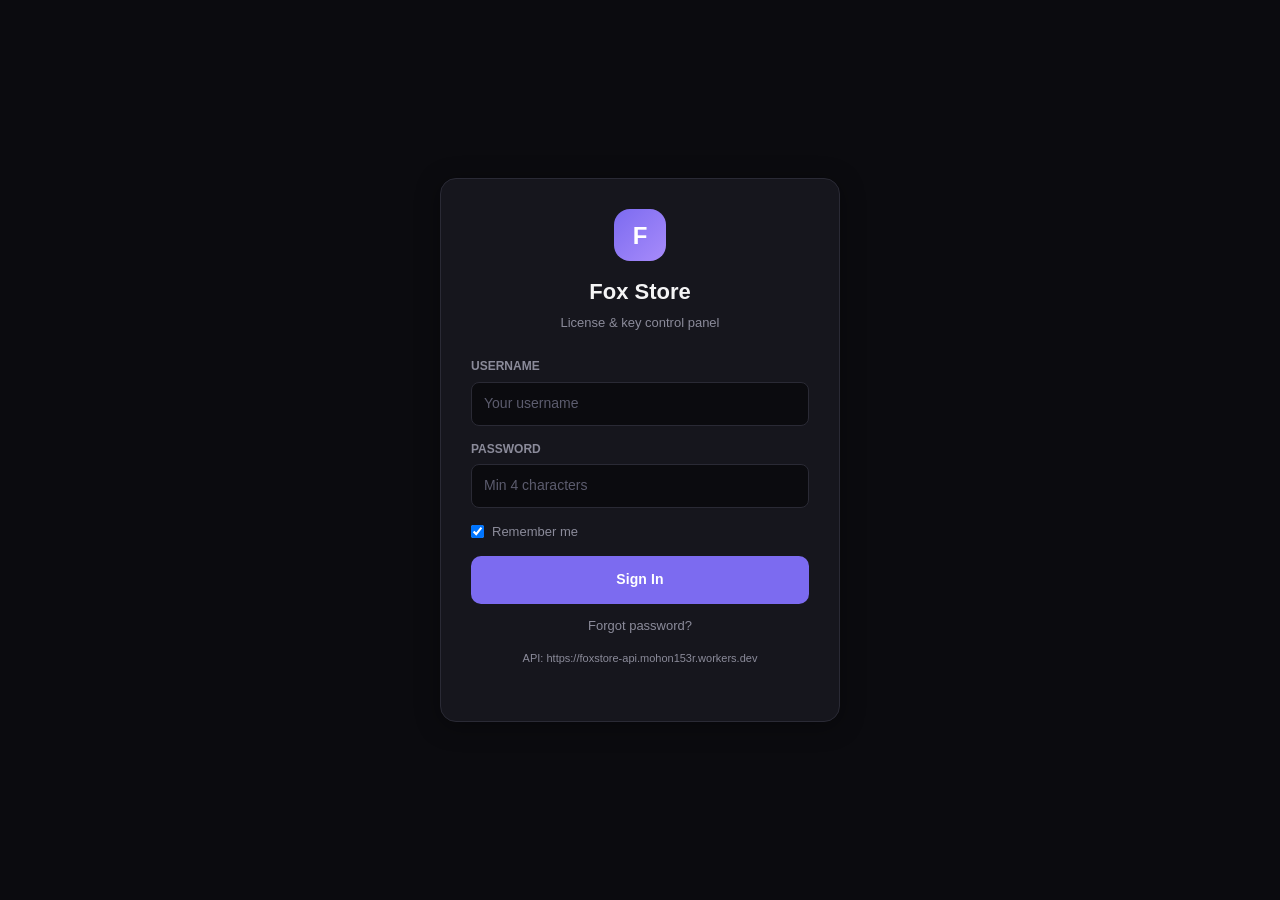
==== commit d1e488b7: "Update key.html" ====
--- a/key.html
+++ b/key.html
@@ -1,4 +1,4 @@
-<<!DOCTYPE html>
+<!DOCTYPE html>
 <html lang="en">
 <head>
   <meta charset="UTF-8">
@@ -13,149 +13,29 @@
   <title>Key Detail — Fox Store</title>
   <link rel="stylesheet" href="css/style.css">
   <style>
-    .tabs { 
-      display: flex; 
-      gap: 0; 
-      border-bottom: 1px solid var(--border); 
-      margin-bottom: 16px; 
-      overflow-x: auto; 
-    }
+    .tabs { display:flex; gap:0; border-bottom:1px solid var(--border); margin-bottom:16px; overflow-x:auto; }
     .tab {
-      padding: 10px 16px; 
-      cursor: pointer; 
-      border-bottom: 2px solid transparent;
-      color: var(--muted); 
-      font-size: 13px; 
-      white-space: nowrap; 
-      background: none; 
-      border-top: none; 
-      border-left: none; 
-      border-right: none;
-    }
-    .tab.active { 
-      color: var(--primary); 
-      border-bottom-color: var(--primary); 
-      font-weight: 600; 
-    }
-    .tab-content { display: none; }
-    .tab-content.active { display: block; }
-    
-    .detail-panel {
-      background: var(--card);
-      border: 1px solid var(--border);
-      border-radius: 14px;
-      padding: 16px;
-      margin-bottom: 14px;
-    }
-    .detail-head {
-      display: flex;
-      align-items: flex-start;
-      gap: 12px;
-    }
-    .key-code-display {
-      font-size: 20px;
-      font-weight: 700;
-      word-break: break-all;
-      color: var(--primary);
-      font-family: monospace;
-    }
-    .snap-grid {
-      display: grid;
-      grid-template-columns: repeat(auto-fit, minmax(150px, 1fr));
-      gap: 8px;
-      margin-top: 12px;
-    }
-    .snap-cell {
-      background: var(--bg);
-      border: 1px solid var(--border);
-      border-radius: 10px;
-      padding: 10px;
-    }
-    .snap-cell .k { 
-      font-size: 10px; 
-      color: var(--muted); 
-      text-transform: uppercase;
-      margin-bottom: 4px;
-    }
-    .snap-cell .v { 
-      font-size: 16px; 
-      font-weight: 700; 
-    }
-    
+      padding:10px 16px; cursor:pointer; border-bottom:2px solid transparent;
+      color:var(--muted); font-size:13px; white-space:nowrap; background:none; border-top:none; border-left:none; border-right:none;
+    }
+    .tab.active { color:var(--primary); border-bottom-color:var(--primary); font-weight:600; }
+    .tab-content { display:none; }
+    .tab-content.active { display:block; }
     .kv {
-      display: flex; 
-      justify-content: space-between; 
-      gap: 12px;
-      padding: 10px 0; 
-      border-bottom: 1px solid var(--border); 
-      font-size: 13px;
-    }
-    .kv:last-child { border-bottom: none; }
-    .kv .k { color: var(--muted); flex-shrink: 0; }
-    .kv .v { text-align: right; word-break: break-all; color: var(--fg); }
-    
-    .action-grid { 
-      display: flex; 
-      flex-wrap: wrap; 
-      gap: 8px; 
-      margin-bottom: 16px;
-    }
-    
+      display:flex; justify-content:space-between; gap:12px;
+      padding:10px 0; border-bottom:1px solid var(--border); font-size:13px;
+    }
+    .kv:last-child { border-bottom:none; }
+    .kv .k { color:var(--muted); flex-shrink:0; }
+    .kv .v { text-align:right; word-break:break-all; color:var(--fg); }
+    .action-grid { display:flex; flex-wrap:wrap; gap:8px; }
     .status-dot {
-      width: 8px; 
-      height: 8px; 
-      border-radius: 50%; 
-      display: inline-block; 
-      margin-right: 6px;
-      background: var(--muted);
-    }
-    .status-dot.on { background: #34d399; box-shadow: 0 0 8px #34d39988; }
-    .status-dot.warn { background: #fbbf24; }
-    .status-dot.off { background: #f87171; }
-    
-    .device-card {
-      display: flex;
-      align-items: center;
-      gap: 10px;
-      padding: 10px;
-      border: 1px solid var(--border);
-      border-radius: 8px;
-      margin-bottom: 8px;
-    }
-    .device-card.is-banned {
-      border-color: rgba(239, 68, 68, 0.5);
-      background: rgba(239, 68, 68, 0.05);
-    }
-    .log-card {
-      border: 1px solid var(--border);
-      border-radius: 8px;
-      padding: 10px;
-      margin-bottom: 8px;
-    }
-    .log-card-top {
-      display: flex;
-      justify-content: space-between;
-      align-items: center;
-      margin-bottom: 4px;
-    }
-    .log-action {
-      font-weight: 600;
-      font-size: 12px;
-      text-transform: uppercase;
-    }
-    .log-time {
-      font-size: 11px;
-      color: var(--muted);
-    }
-    .log-who {
-      font-size: 11px;
-      color: var(--muted);
-      margin-bottom: 4px;
-    }
-    .log-body {
-      font-size: 12px;
-      color: var(--fg);
-    }
+      width:8px; height:8px; border-radius:50%; display:inline-block; margin-right:6px;
+      background:var(--muted);
+    }
+    .status-dot.on { background:#34d399; box-shadow:0 0 8px #34d39988; }
+    .status-dot.warn { background:#fbbf24; }
+    .status-dot.off { background:#f87171; }
   </style>
 </head>
 <body>
@@ -163,12 +43,21 @@
   <script src="js/config.js"></script>
   <script src="js/app.js"></script>
   <script>
-    var keyId = new URLSearchParams(window.location.search).get("id");
+    var keyId = new URLSearchParams(window.location.search).get("id") || (location.hash.match(/id=([^&]+)/) || [])[1];
     var keyData = null;
     var canManage = false;
 
     function rowHtml(label, valueHtml) {
       return '<div class="kv"><span class="k">' + esc(label) + '</span><span class="v">' + valueHtml + '</span></div>';
+    }
+
+    function normalizeDevices(d) {
+      if (!d) return [];
+      if (Array.isArray(d)) return d;
+      if (typeof d === "string") {
+        try { var p = JSON.parse(d); return Array.isArray(p) ? p : []; } catch (e) { return []; }
+      }
+      return [];
     }
 
     function statusColor(st) {
@@ -190,18 +79,16 @@
     function showTab(name) {
       document.querySelectorAll(".tab").forEach(function (t) { t.classList.remove("active"); });
       document.querySelectorAll(".tab-content").forEach(function (t) { t.classList.remove("active"); });
-      
-      var tabMap = { general: 0, devices: 1, security: 2, logs: 3 };
       var tabs = document.querySelectorAll(".tab");
-      if (tabs[tabMap[name]]) tabs[tabMap[name]].classList.add("active");
-      
+      var map = { general: 0, customer: 1, devices: 2, security: 3, logs: 4 };
+      if (tabs[map[name]]) tabs[map[name]].classList.add("active");
       var el = document.getElementById("tab-" + name);
       if (el) el.classList.add("active");
     }
 
     requireAuth();
     document.addEventListener("auth-ready", function () {
-      canManage = isManager();
+      canManage = isManager() || hasPerm("key_pause") || hasPerm("key_resume") || hasPerm("key_ban") || hasPerm("key_unban") || hasPerm("key_hwid_reset");
       if (!keyId) { window.location.href = "keys.html"; return; }
       mountShell("Keys");
       document.getElementById("page-content").innerHTML = '<div class="empty"><span class="spinner"></span></div>';
@@ -214,115 +101,124 @@
         var res = await api("/keys/" + encodeURIComponent(keyId));
         keyData = res.data || {};
         var k = keyData;
-        
-        var days = k.expiresAt ? daysUntil(k.expiresAt) : null;
+        k.devices = normalizeDevices(k.devices);
+        var days = typeof daysUntil === "function" ? daysUntil(k.expiresAt) : null;
         var isTrial = k.keyType === "trial";
         var stColor = statusColor(k.status);
-        var accessLabel = (k.access === -1 || k.access >= 9999) ? "Unlimited" : String(k.access || 1);
-
-        // Actions
+        var accessLabel = (k.access === -1 || k.access >= 9999) ? "Unlimited" : String(k.access || 0);
+
+        var actions = "";
         var actParts = [];
-        
-        if (canManage) {
-          if (k.status === "paused") {
-            actParts.push('<button class="btn btn-sm" style="color:var(--success)" type="button" onclick="resumeKey()">Resume</button>');
-          } else if (k.status !== "banned") {
-            actParts.push('<button class="btn btn-sm" style="color:var(--warning)" type="button" onclick="pauseKey()">Pause</button>');
-          }
-          
-          if (k.status === "banned") {
-            actParts.push('<button class="btn btn-sm" style="color:var(--success)" type="button" onclick="unbanKey()">Unban</button>');
-          } else {
-            actParts.push('<button class="btn btn-sm" style="color:var(--danger)" type="button" onclick="banKey()">Ban</button>');
-          }
-          
-          actParts.push('<button class="btn btn-sm" type="button" onclick="hwidReset()">Reset HWID</button>');
-          actParts.push('<button class="btn btn-sm btn-danger" type="button" onclick="deleteKey()">Delete</button>');
-        }
-
-        // Validity adjustment
-        actParts.push(
-          '<div style="display:flex;align-items:center;gap:6px;flex-wrap:wrap">' +
-            '<input type="number" id="validityDays" value="0" min="0" style="width:60px;padding:6px;border:1px solid var(--border);border-radius:6px;background:var(--bg);color:var(--fg)"> days' +
-            '<button class="btn btn-sm btn-primary" type="button" onclick="adjustValidity(1)">Extend</button>' +
-            '<button class="btn btn-sm" type="button" onclick="adjustValidity(-1)" style="border-color:rgba(251,191,36,0.5);color:#fbbf24">Reduce</button>' +
-          '</div>'
-        );
-
-        var actionsHtml = actParts.length
-          ? '<div class="action-grid">' + actParts.join("") + '</div>'
-          : '';
-
-        // Devices
-        var devices = k.devices || [];
-        var deviceList = devices.length === 0
+        if (k.status === "paused" && hasPerm("key_resume")) {
+          actParts.push('<button class="btn btn-sm" style="color:var(--success)" type="button" onclick="resumeKey()">Resume</button>');
+        } else if (k.status !== "paused" && hasPerm("key_pause")) {
+          actParts.push('<button class="btn btn-sm" style="color:var(--warning)" type="button" onclick="pauseKey()" ' + (k.status === "banned" ? "disabled" : "") + '>Pause</button>');
+        }
+        if (k.status === "banned" && hasPerm("key_unban")) {
+          actParts.push('<button class="btn btn-sm" style="color:var(--success)" type="button" onclick="unbanKey()">Unban</button>');
+        } else if (k.status !== "banned" && hasPerm("key_ban")) {
+          actParts.push('<button class="btn btn-sm" style="color:var(--danger)" type="button" onclick="banKey()">Ban</button>');
+        }
+        if (hasPerm("key_hwid_reset")) {
+          actParts.push('<button class="btn btn-sm" type="button" onclick="hwidReset()" ' + (k.devices.length === 0 ? "disabled" : "") + '>Reset HWID (' + esc(String(k.resetCount || 0)) + ')</button>');
+        }
+        if (hasPerm("key_extend") || hasPerm("key_reduce") || (typeof isManager === "function" && isManager())) {
+          var canExt = hasPerm("key_extend") || (typeof isManager === "function" && isManager());
+          var canRed = hasPerm("key_reduce") || (typeof isManager === "function" && isManager());
+          var inp = 'style="width:64px;padding:8px 8px;background:var(--bg);border:1px solid var(--border);border-radius:8px;color:var(--fg)"';
+          actParts.push(
+            '<div class="validity-adjust" style="display:flex;align-items:center;gap:8px;flex-wrap:wrap;width:100%">' +
+              '<span style="font-size:12px;color:var(--muted);width:100%">Adjust validity</span>' +
+              '<label style="font-size:11px;color:var(--muted)">D</label>' +
+              '<input type="number" id="validityDays" value="0" min="0" max="3650" ' + inp + '>' +
+              '<label style="font-size:11px;color:var(--muted)">H</label>' +
+              '<input type="number" id="validityHours" value="0" min="0" max="23" ' + inp + '>' +
+              '<label style="font-size:11px;color:var(--muted)">M</label>' +
+              '<input type="number" id="validityMinutes" value="0" min="0" max="59" ' + inp + '>' +
+              (canExt ? '<button class="btn btn-sm btn-primary" type="button" onclick="adjustValidity(1)">Extend</button>' : '') +
+              (canRed ? '<button class="btn btn-sm" type="button" onclick="adjustValidity(-1)" style="border-color:rgba(251,191,36,0.5);color:#fbbf24">Reduce</button>' : '') +
+            '</div>'
+          );
+        }
+        if (isManager()) {
+          actParts.push('<button class="btn btn-sm btn-danger" type="button" onclick="hardDeleteKey()">Delete</button>');
+        }
+        if (actParts.length) {
+          actions =
+            '<div class="card" style="margin-bottom:16px"><div class="card-header"><h2>Actions</h2></div><div class="card-body">' +
+              '<div class="action-grid">' + actParts.join("") + '</div></div></div>';
+        }
+
+        var isRulerUser = typeof isRuler === "function" && isRuler();
+        var deviceList = k.devices.length === 0
           ? '<div class="empty">No devices bound yet.</div>'
-          : devices.map(function (d) {
-              var deviceId = typeof d === 'string' ? d : (d.deviceId || d.device_id || 'Unknown');
-              var deviceName = typeof d === 'string' ? '' : (d.deviceName || d.device_name || '');
-              var lastActive = typeof d === 'string' ? '' : (d.lastActive || d.last_active || d.lastSeenAt || '');
-              var isBanned = typeof d === 'object' && (d.isBanned || d.is_banned);
-              
-              return '<div class="device-card' + (isBanned ? " is-banned" : "") + '">' +
-                '<div style="flex:1;min-width:0">' +
-                  '<code style="font-size:12px">' + esc(deviceId) + '</code>' +
-                  (isBanned ? ' <span class="badge badge-banned">banned</span>' : '') +
-                  (deviceName ? '<div style="font-size:11px;color:var(--muted);margin-top:4px">' + esc(deviceName) + '</div>' : '') +
-                  (lastActive ? '<div style="font-size:11px;color:var(--muted)">Last: ' + esc(formatDate(lastActive)) + '</div>' : '') +
-                '</div>' +
-              '</div>';
+          : k.devices.map(function (d) {
+              var exp = d.expiresAt ? formatDate(d.expiresAt) : "—";
+              var banned = d.isBanned === true || d.isBanned === "t" || d.isBanned === "true";
+              var actions = "";
+              if (isRulerUser) {
+                actions =
+                  '<div style="display:flex;flex-wrap:wrap;gap:6px">' +
+                  (banned
+                    ? '<button class="btn btn-sm" type="button" onclick="unbanDevice(\'' + esc(d.deviceId || "") + '\')">Unban</button>'
+                    : '<button class="btn btn-sm btn-danger" type="button" onclick="banDevice(\'' + esc(d.deviceId || "") + '\')">Ban</button>') +
+                  '<button class="btn btn-sm" type="button" onclick="unbindDevice(\'' + esc(d.deviceId || "") + '\')">Unbind</button>' +
+                  "</div>";
+              }
+              return '<div class="device-card' + (banned ? " is-banned" : "") + '">' +
+                '<div style="min-width:0;flex:1">' +
+                  '<code class="mono">' + esc(d.deviceId || "") + "</code>" +
+                  (banned ? ' <span class="badge badge-banned">banned</span>' : "") +
+                  '<div style="font-size:11px;color:var(--muted);margin-top:4px">' +
+                    (d.deviceName || d.brand || d.model
+                      ? esc([d.brand, d.model, d.deviceName].filter(Boolean).join(" · ")) + " · "
+                      : "") +
+                    "First: " + esc(formatDate(d.firstSeenAt)) +
+                    " · Last: " + esc(formatDate(d.lastSeenAt)) +
+                    (isTrial ? ' · Exp: <span style="color:#c084fc">' + esc(exp) + "</span>" : "") +
+                    (banned && d.banReason ? " · " + esc(d.banReason) : "") +
+                  "</div></div>" +
+                actions +
+              "</div>";
             }).join("");
 
         root.innerHTML =
-          '<div style="margin-bottom:12px">' +
-            '<a href="keys.html" style="font-size:13px;color:var(--muted)">← Back to keys</a>' +
-          '</div>' +
-
-          '<div class="detail-panel">' +
+          '<div style="margin-bottom:12px"><a href="keys.html" style="font-size:13px;color:var(--muted)">← Back to keys</a></div>' +
+
+          '<div class="detail-panel" style="margin-bottom:14px">' +
             '<div class="detail-head">' +
-              '<div style="flex:1;min-width:0">' +
+              '<div style="min-width:0;flex:1">' +
                 '<div style="font-size:11px;color:var(--muted);margin-bottom:4px">LICENSE KEY</div>' +
-                '<div class="key-code-display">' + esc(k.key || "—") + '</div>' +
+                '<div class="key-code" style="font-size:18px;word-break:break-all">' + esc(k.key || "—") + '</div>' +
                 '<div style="margin-top:10px;display:flex;flex-wrap:wrap;gap:8px;align-items:center">' +
-                  '<span class="badge" style="color:' + stColor + ';border:1px solid ' + stColor + '55;padding:4px 10px;border-radius:6px">' +
+                  '<span class="badge" style="color:' + stColor + ';border-color:' + stColor + '55">' +
                     '<span class="status-dot ' + statusDotClass(k.status) + '"></span>' + esc(k.status || "—") +
                   '</span>' +
                   (isTrial
-                    ? '<span class="badge badge-info">Trial</span>'
+                    ? '<span class="badge badge-info">Trial · ' + esc(k.trialDuration || "") + '</span>'
                     : '<span class="badge badge-info">Regular</span>') +
-                  '<span style="font-size:12px;color:var(--muted)">' + esc(k.modName || k.modDisplayName || "—") + '</span>' +
+                  '<span style="font-size:12px;color:var(--muted)">' + esc(k.modDisplayName || k.modName || "") + '</span>' +
                 '</div>' +
               '</div>' +
               '<button class="btn btn-sm btn-primary" type="button" onclick="copyKey()">Copy</button>' +
             '</div>' +
-            
-            '<div class="snap-grid">' +
-              '<div class="snap-cell">' +
-                '<div class="k">Devices</div>' +
-                '<div class="v" style="color:#38bdf8">' + esc(String(devices.length)) + ' / ' + esc(accessLabel) + '</div>' +
-              '</div>' +
-              '<div class="snap-cell">' +
-                '<div class="k">' + (isTrial ? "Duration" : "Expires") + '</div>' +
-                '<div class="v" style="color:' + (days !== null && days <= 0 ? "var(--danger)" : "var(--fg)") + '">' +
-                  esc(isTrial ? (k.trialDuration || k.duration || "—") : (k.expiresAt ? formatDate(k.expiresAt) : "—")) +
-                '</div>' +
-              '</div>' +
-              '<div class="snap-cell">' +
-                '<div class="k">Status</div>' +
-                '<div class="v" style="color:' + stColor + '">' + esc(k.status || "—") + '</div>' +
-              '</div>' +
-              '<div class="snap-cell">' +
-                '<div class="k">Created</div>' +
-                '<div class="v" style="font-size:13px">' + esc(k.createdAt ? formatDate(k.createdAt) : "—") + '</div>' +
-              '</div>' +
+            '<div class="snap-grid" style="margin-top:4px">' +
+              '<div class="snap-cell"><div class="k">Devices</div><div class="v" style="color:#38bdf8">' + esc(String(k.devices.length)) + ' / ' + esc(accessLabel) + '</div></div>' +
+              '<div class="snap-cell"><div class="k">' + (isTrial ? "Trial" : "Expires") + '</div><div class="v" style="color:' + (days === 0 ? "var(--danger)" : "var(--fg)") + '">' +
+                esc(isTrial ? (k.trialDuration || "on login") : (formatDate(k.expiresAt) || "—")) + '</div></div>' +
+              '<div class="snap-cell"><div class="k">Seller</div><div class="v">' + esc(k.sellerName || "—") + '</div></div>' +
+              '<div class="snap-cell"><div class="k">Created</div><div class="v" style="font-size:13px">' + esc(formatDate(k.createdAt)) + '</div></div>' +
             '</div>' +
           '</div>' +
 
-          actionsHtml +
+          
+
+          actions +
 
           '<div class="tabs">' +
             '<button type="button" class="tab active" onclick="showTab(\'general\')">General</button>' +
-            '<button type="button" class="tab" onclick="showTab(\'devices\')">Devices (' + esc(String(devices.length)) + ')</button>' +
+            '<button type="button" class="tab" onclick="showTab(\'customer\')">Customer</button>' +
+            '<button type="button" class="tab" onclick="showTab(\'devices\')">Devices (' + esc(String(k.devices.length)) + ')</button>' +
             '<button type="button" class="tab" onclick="showTab(\'security\')">Security</button>' +
             '<button type="button" class="tab" onclick="showTab(\'logs\')">Logs</button>' +
           '</div>' +
@@ -330,29 +226,45 @@
           '<div id="tab-general" class="tab-content active">' +
             '<div class="card"><div class="card-body">' +
               rowHtml("Status", '<span style="color:' + stColor + ';font-weight:600">' + esc(k.status || "—") + '</span>') +
-              rowHtml("Type", isTrial ? "Trial" : "Regular") +
-              rowHtml("App", esc(k.modName || k.modDisplayName || "—")) +
+              rowHtml("Type", isTrial ? ('<span style="color:#c084fc">Trial</span> · ' + esc(k.trialDuration || "")) : '<span style="color:#60a5fa">Regular</span>') +
+              rowHtml("App", esc(k.modDisplayName || k.modName || "—")) +
+              rowHtml("Seller / provider", esc(k.sellerName || k.provider || "—")) +
               rowHtml("Max devices", esc(accessLabel)) +
-              rowHtml("Expires", isTrial ? 'Per device on first login' : esc(k.expiresAt ? formatDate(k.expiresAt) : "—")) +
-              rowHtml("Created", esc(k.createdAt ? formatDate(k.createdAt) : "—")) +
-              rowHtml("Key ID", '<code style="font-size:11px;color:var(--muted)">' + esc(k.id || "") + '</code>') +
+              rowHtml("Uses", esc(String(k.usedCount != null ? k.usedCount : 0)) + (k.maxUses != null && k.maxUses !== -1 ? " / " + esc(String(k.maxUses)) : "")) +
+              rowHtml("Expires", isTrial ? '<span style="color:#c084fc">Per device on first login</span>' : esc(formatDate(k.expiresAt))) +
+              rowHtml("Last used", esc(formatDate(k.lastUsedAt) || "—")) +
+              rowHtml("Wallet charge", k.walletCharge != null ? ('৳' + esc(String(k.walletCharge))) : "—") +
+              rowHtml("Selling price", k.sellingPrice != null ? ('৳' + esc(String(k.sellingPrice))) : "—") +
+              rowHtml("Key ID", '<code class="mono" style="font-size:11px;color:var(--muted)">' + esc(k.id || "") + '</code>') +
             '</div></div>' +
           '</div>' +
 
+          '<div id="tab-customer" class="tab-content">' +
+            '<div class="card"><div class="card-body">' +
+              rowHtml("Name", esc(k.customerName || "—")) +
+              rowHtml("Note", esc(k.customerNote || "—")) +
+              rowHtml("Seller", esc(k.sellerName || "—")) +
+            '</div></div>' +
+          '</div>' +
+
           '<div id="tab-devices" class="tab-content">' +
-            '<div class="card"><div class="card-body">' + deviceList + '</div></div>' +
+            '<div class="card"><div class="card-header"><h2>Bound devices</h2></div><div class="card-body">' + deviceList + '</div></div>' +
           '</div>' +
 
           '<div id="tab-security" class="tab-content">' +
             '<div class="card"><div class="card-body">' +
               rowHtml("HWID resets", esc(String(k.resetCount || 0))) +
               rowHtml("Pause reason", esc(k.pauseReason || "—")) +
+              rowHtml("Paused at", esc(formatDate(k.pausedAt) || "—")) +
               rowHtml("Ban reason", esc(k.banReason || "—")) +
+              rowHtml("Banned at", esc(formatDate(k.bannedAt) || "—")) +
+              rowHtml("Activated at", esc(formatDate(k.activatedAt) || "—")) +
             '</div></div>' +
           '</div>' +
 
           '<div id="tab-logs" class="tab-content">' +
-            '<div class="card"><div class="card-body"><div id="keyLogs"><div class="empty"><span class="spinner"></span></div></div></div></div>' +
+            '<div class="card"><div class="card-header"><h2>Key activity</h2></div>' +
+            '<div class="card-body"><div class="log-list" id="keyLogs"><div class="empty"><span class="spinner"></span></div></div></div></div>' +
           '</div>';
 
         loadKeyLogs();
@@ -363,40 +275,50 @@
 
     async function loadKeyLogs() {
       var el = document.getElementById("keyLogs");
-      if (!el) return;
-      
       try {
         var res = await api("/keys/" + encodeURIComponent(keyId) + "/logs");
         var logs = res.data || [];
-        
         if (!logs.length) {
           el.innerHTML = '<div class="empty">No logs yet.</div>';
           return;
         }
-        
         el.innerHTML = logs.map(function (l) {
           var action = (l.action || l.type || "log").toString();
-          var when = l.createdAt || l.timestamp || l.time || "";
-          var details = l.details || l.message || "";
-          
-          if (typeof details === "object") {
-            try { details = JSON.stringify(details); } catch (e) { details = String(details); }
+          var when = formatDate(l.createdAt || l.timestamp || l.time) || "—";
+          var who = l.performedByName || l.performedBy || l.admin || l.actor || "";
+          var details = l.details;
+          if (typeof details === "string") {
+            try { details = JSON.parse(details); } catch (e) { /* keep string */ }
           }
-          
+          var rows = "";
+          if (details && typeof details === "object" && !Array.isArray(details)) {
+            rows = Object.keys(details).map(function (k) {
+              var v = details[k];
+              if (v == null) v = "—";
+              else if (typeof v === "object") {
+                try { v = JSON.stringify(v); } catch (e) { v = String(v); }
+              }
+              return '<div class="log-kv"><span class="log-k">' + esc(k) + '</span><span class="log-v">' + esc(String(v)) + '</span></div>';
+            }).join("");
+          } else if (details != null && details !== "") {
+            rows = '<div class="log-kv"><span class="log-v">' + esc(String(details)) + '</span></div>';
+          }
           var color = "#94a3b8";
           var a = action.toLowerCase();
           if (/creat|generat|extend|activ|resume|unban|success/.test(a)) color = "#34d399";
           else if (/pause|reduc|warn/.test(a)) color = "#fbbf24";
           else if (/ban|delete|fail|error|revok/.test(a)) color = "#f87171";
           else if (/login|bind|device/.test(a)) color = "#60a5fa";
-          
-          return '<div class="log-card" style="border-left:3px solid ' + color + '">' +
-            '<div class="log-card-top">' +
-              '<span class="log-action" style="color:' + color + '">' + esc(action) + '</span>' +
-              '<span class="log-time">' + esc(when ? formatDate(when) : "—") + '</span>' +
-            '</div>' +
-            (details ? '<div class="log-body">' + esc(String(details)) + '</div>' : '') +
-          '</div>';
+          return (
+            '<div class="log-card" style="border-left:3px solid ' + color + '">' +
+              '<div class="log-card-top">' +
+                '<span class="log-action" style="color:' + color + '">' + esc(action) + '</span>' +
+                '<span class="log-time">' + esc(when) + '</span>' +
+              '</div>' +
+              (who ? '<div class="log-who">by ' + esc(String(who)) + '</div>' : '') +
+              (rows ? '<div class="log-body">' + rows + '</div>' : '') +
+            '</div>'
+          );
         }).join("");
       } catch (e) {
         if (el) el.innerHTML = '<div class="empty">' + esc(e.message || String(e)) + '</div>';
@@ -406,85 +328,140 @@
     function copyKey() {
       if (keyData && keyData.key) copyToClipboard(keyData.key);
     }
-    
     async function adjustValidity(sign) {
-      var days = parseInt(document.getElementById("validityDays").value || "0", 10) || 0;
-      
-      if (days <= 0) { showToast("Enter days", "error"); return; }
-      
+      var days = parseInt((document.getElementById("validityDays") || {}).value || "0", 10) || 0;
+      var hours = parseInt((document.getElementById("validityHours") || {}).value || "0", 10) || 0;
+      var minutes = parseInt((document.getElementById("validityMinutes") || {}).value || "0", 10) || 0;
+      if (days < 0 || hours < 0 || minutes < 0) { showToast("Values cannot be negative", "error"); return; }
+      if (days + hours + minutes <= 0) { showToast("Enter days, hours, or minutes", "error"); return; }
       var isReduce = sign < 0;
-      var label = days + "d";
-      
-      if (isReduce && !confirm("Reduce validity by " + label + "?")) return;
-      
-      try {
-        var endpoint = isReduce ? "/reduce" : "/extend";
-        await api("/keys/" + keyId + endpoint, { 
-          method: "POST", 
-          body: { days: days } 
+      var label = [];
+      if (days) label.push(days + "d");
+      if (hours) label.push(hours + "h");
+      if (minutes) label.push(minutes + "m");
+      var labelStr = label.join(" ");
+      if (isReduce && !confirm("Reduce validity by " + labelStr + "?")) return;
+
+      var isTrialKey = !!(keyData && (keyData.keyType === "trial" || !keyData.expiresAt));
+      var body = {
+        days: days,
+        hours: hours,
+        minutes: minutes,
+        op: isReduce ? "reduce" : "extend",
+        keyType: isTrialKey ? "trial" : "regular"
+      };
+      if (!isTrialKey && keyData && keyData.expiresAt) {
+        var base = new Date(keyData.expiresAt).getTime();
+        var delta = (days * 86400000 + hours * 3600000 + minutes * 60000) * (isReduce ? -1 : 1);
+        body.expiresAt = new Date(base + delta).toISOString();
+      }
+
+      async function postAdjust(apiBase) {
+        var path = "/api/admin/keys/" + keyId + (isReduce ? "/reduce" : "/extend");
+        var headers = { "Content-Type": "application/json" };
+        var token = getToken();
+        if (token) headers.Authorization = "Bearer " + token;
+        var res = await fetch((apiBase || getApiBase()).replace(/\/$/, "") + path, {
+          method: "POST",
+          headers: headers,
+          body: JSON.stringify(body),
+          cache: "no-store"
         });
-        
-        showToast((isReduce ? "Reduced −" : "Extended +") + label, "success");
+        var data = {};
+        try { data = await res.json(); } catch (e) {}
+        if (!res.ok || data.ok === false) {
+          throw new Error(data.error || ("HTTP " + res.status));
+        }
+        return data;
+      }
+
+      try {
+        var res = await postAdjust(getApiBase());
+        var extra = (res && res.keyType === "trial") ? (" · " + (res.devicesUpdated || 0) + " device(s)") : "";
+        showToast((isReduce ? "Reduced −" : "Extended +") + labelStr + extra, "success");
         loadKey();
       } catch (e) {
-        showToast(e.message, "error");
+        var msg = (e && e.message) || "Failed";
+        // Workers may be stale — retry Render backup for trial adjust
+        var backup = (window.DFOX_BACKUP_API || "https://fox-store-api.onrender.com").replace(/\/$/, "");
+        var primary = getApiBase().replace(/\/$/, "");
+        if (backup && backup !== primary && /not found/i.test(msg)) {
+          try {
+            var res2 = await postAdjust(backup);
+            var extra2 = (res2 && res2.keyType === "trial") ? (" · " + (res2.devicesUpdated || 0) + " device(s)") : "";
+            showToast((isReduce ? "Reduced −" : "Extended +") + labelStr + extra2 + " (backup API)", "success");
+            loadKey();
+            return;
+          } catch (e2) {
+            showToast(e2.message || msg, "error");
+            return;
+          }
+        }
+        showToast(msg, "error");
       }
     }
 
     async function pauseKey() {
-      if (!confirm("Pause this key?")) return;
-      try {
-        await api("/keys/" + keyId + "/pause", { method: "POST" });
-        showToast("Paused"); 
-        loadKey();
-      } catch (e) { showToast(e.message, "error"); }
-    }
-    
+      var reason = prompt("Pause reason?"); if (reason === null) return;
+      try {
+        await api("/keys/" + keyId + "/pause", { method: "POST", body: { reason: reason || "Paused" } });
+        showToast("Paused"); loadKey();
+      } catch (e) { showToast(e.message, "error"); }
+    }
     async function resumeKey() {
-      try { 
-        await api("/keys/" + keyId + "/resume", { method: "POST" }); 
-        showToast("Resumed"); 
-        loadKey(); 
-      }
+      try { await api("/keys/" + keyId + "/resume", { method: "POST" }); showToast("Resumed"); loadKey(); }
       catch (e) { showToast(e.message, "error"); }
     }
-    
     async function banKey() {
-      if (!confirm("Ban this key?")) return;
-      try {
-        await api("/keys/" + keyId + "/ban", { method: "POST" });
-        showToast("Banned"); 
-        loadKey();
-      } catch (e) { showToast(e.message, "error"); }
-    }
-    
+      var reason = prompt("Ban reason?"); if (reason === null) return;
+      try {
+        await api("/keys/" + keyId + "/ban", { method: "POST", body: { reason: reason || "Banned" } });
+        showToast("Banned"); loadKey();
+      } catch (e) { showToast(e.message, "error"); }
+    }
     async function unbanKey() {
-      try { 
-        await api("/keys/" + keyId + "/unban", { method: "POST" }); 
-        showToast("Unbanned"); 
-        loadKey(); 
-      }
+      try { await api("/keys/" + keyId + "/unban", { method: "POST" }); showToast("Unbanned"); loadKey(); }
       catch (e) { showToast(e.message, "error"); }
     }
-    
     async function hwidReset() {
       if (!confirm("Reset all device bindings?")) return;
-      try { 
-        await api("/keys/" + keyId + "/hwid-reset", { method: "POST" }); 
-        showToast("HWID reset"); 
-        loadKey(); 
-      }
+      try { await api("/keys/" + keyId + "/hwid-reset", { method: "POST" }); showToast("HWID reset"); loadKey(); }
       catch (e) { showToast(e.message, "error"); }
     }
-    
-    async function deleteKey() {
+    async function hardDeleteKey() {
       if (!confirm("Permanently delete this key? This cannot be undone.")) return;
       try {
-        await api("/keys/" + keyId + "/delete", { method: "DELETE" });
-        showToast("Key deleted");
+        await api("/keys/" + keyId + "/soft-delete", { method: "POST" });
+        showToast("Key permanently deleted");
         setTimeout(function () { window.location.href = "keys.html"; }, 600);
+      } catch (e) { showToast(e.message, "error"); }
+    }
+    async function unbindDevice(deviceId) {
+      if (!confirm("Unbind this device?")) return;
+      try {
+        await api("/keys/" + keyId + "/unbind", { method: "POST", body: { deviceId: deviceId } });
+        showToast("Unbound"); loadKey();
+      } catch (e) { showToast(e.message, "error"); }
+    }
+    async function banDevice(deviceId) {
+      if (typeof isRuler === "function" && !isRuler()) { showToast("Ruler only", "error"); return; }
+      var reason = prompt("Ban reason for this device?");
+      if (reason === null) return;
+      try {
+        await api("/keys/" + keyId + "/ban-device", { method: "POST", body: { deviceId: deviceId, reason: reason || "Banned" } });
+        showToast("Device banned");
+        loadKey();
+      } catch (e) { showToast(e.message, "error"); }
+    }
+    async function unbanDevice(deviceId) {
+      if (typeof isRuler === "function" && !isRuler()) { showToast("Ruler only", "error"); return; }
+      try {
+        await api("/keys/" + keyId + "/unban-device", { method: "POST", body: { deviceId: deviceId } });
+        showToast("Device unbanned");
+        loadKey();
       } catch (e) { showToast(e.message, "error"); }
     }
   </script>
 </body>
 </html>
+
